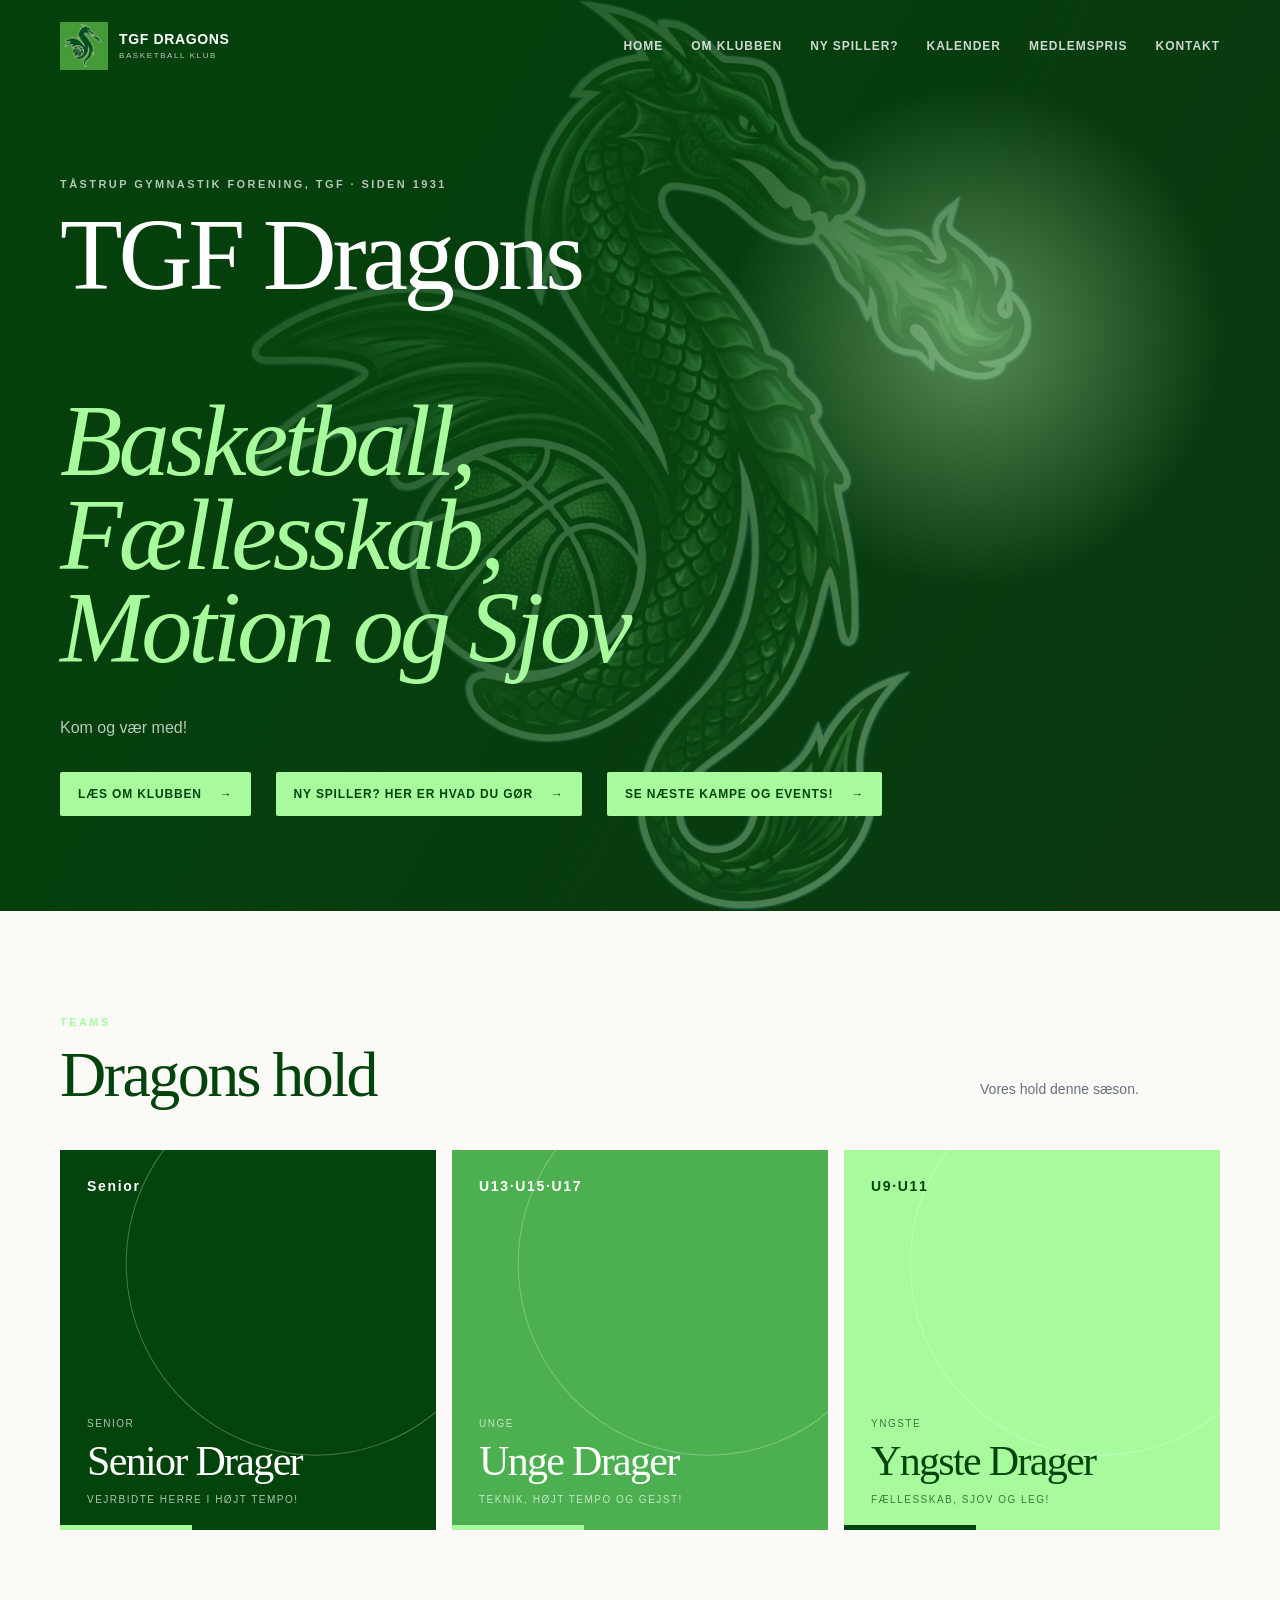
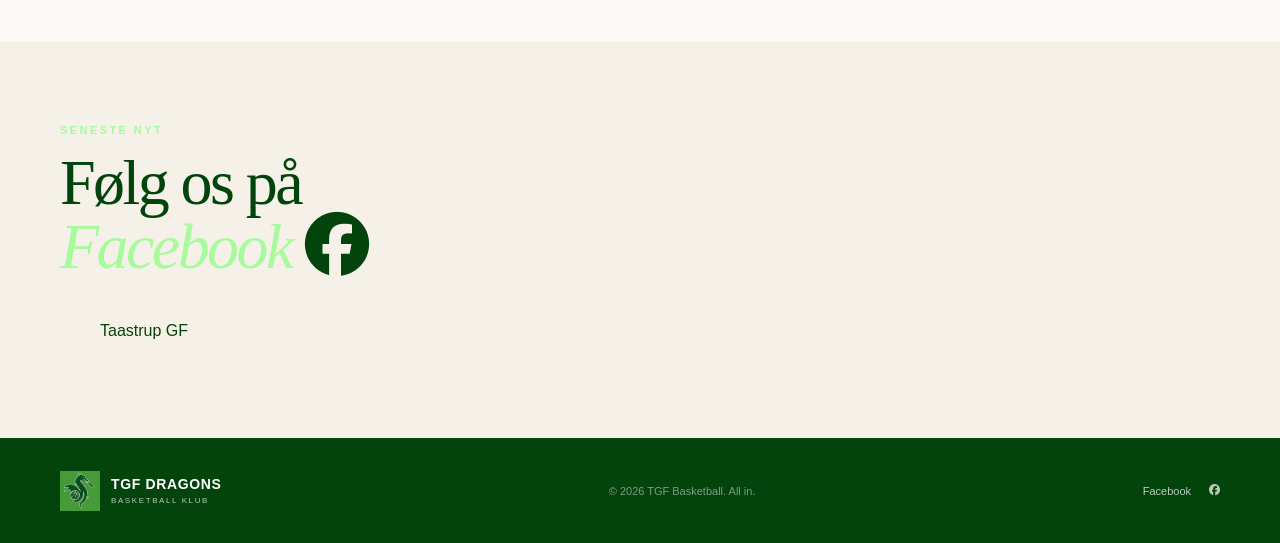
==== index.html @ 133dfc28 "fixes" ====
<!doctype html>
<html lang="en">
<head>
  <meta charset="UTF-8" />
  <meta name="viewport" content="width=device-width, initial-scale=1.0" />
  <meta name="description" content="TGF Dragons Basketball: Basketball, Fællesskab, Motion og Sjov" />
  <title>TGF Dragons Basketball</title>
  <link rel="stylesheet" href="https://cdnjs.cloudflare.com/ajax/libs/font-awesome/6.5.0/css/all.min.css">
  <link rel="stylesheet" href="styles.css" />
  <script defer src="script.js"></script>
</head>
<body>
  <header class="site-header">
    <div class="shell nav-wrap">
      <a class="brand" href="index.html" aria-label="TGF Basketball home">
        <img src="assets/img/round-logo-1.jpg" alt="" width="48" height="48" />
        <span><strong>TGF DRAGONS</strong><small>BASKETBALL KLUB</small></span>
      </a>
      <button class="menu-toggle" type="button" aria-expanded="false" aria-controls="main-nav">Menu</button>
      <nav id="main-nav" class="main-nav" aria-label="Main navigation">
        <a href="index.html">Home</a>
        <a href="klubben.html">Om klubben</a>
        <a href="ny.html">Ny spiller?</a>
        <a href="kalender.html">Kalender</a>
        <a href="priser.html">Medlemspris</a>
        <a href="kontakt.html">Kontakt</a>        
      </nav>
    </div>
  </header>

  <main id="top">
    <section class="hero">
      <div class="shell hero-content">
        <p class="eyebrow">Tåstrup Gymnastik Forening, TGF · Siden 1931</p>
        <h1>TGF Dragons<br /><br><em>Basketball, Fællesskab, Motion og Sjov</em></h1><br>
        <p class="hero-copy">Kom og vær med!</p>
        <div class="hero-actions">
          <a class="button button-primary" href="klubben.html">Læs om klubben <span aria-hidden="true">→</span></a>
          <a class="button button-primary" href="ny.html">Ny spiller? Her er hvad du gør <span aria-hidden="true">→</span></a>
          <a class="button button-primary" href="kalender.html">Se næste kampe og events! <span aria-hidden="true">→</span></a>
        </div>
        <div class="hero-note"></span></div>
      </div>
      
    </section>
      <!-- <div class="hero-score" aria-label="Five teams and one club">
        <span class="score-label">Teams strong</span>
        <strong>05<span>·</span>01</strong>
        <span class="score-label">One TGF club</span>
      </div> -->

    <!-- <section class="next-game" id="tickets">
      <div class="shell next-game-grid">
        <div><h2>Næste Event</h2><br><h2>Get ready!</h2></div>
        <div class="matchup"><div class="team-chip"><img src="assets/img/round-logo-1.jpg" alt="" /> <span>U13 Stævne</span></div><strong></strong></div>
        <div class="game-meta"><span>Søn, Okt 26 · 9:30 - 13.00</span><span>Feldballehallen</span></div>
        <a class="button button-dark" href="kalender.html">Kalender <span aria-hidden="true">↗</span></a>
      </div>
    </section> -->

    <section class="section" id="klubben">
      <div class="shell">
        <div class="section-heading"><div><p class="eyebrow orange">Teams</p><h2>Dragons hold</h2></div><p>Vores hold denne sæson.</p></div>
        <div class="roster-grid">
          <article class="player-card player-featured"><div class="player-number">Senior</div><div class="player-info"><span>Senior</span><h3>Senior Drager<br /></h3><p>Vejrbidte Herre i højt tempo!</p></div><div class="player-line"></div></article>
          <article class="player-card player-blue"><div class="player-number">U13·U15·U17</div><div class="player-info"><span>Unge</span><h3>Unge Drager<br /></h3><p>Teknik, højt tempo og gejst!</p></div><div class="player-line"></div></article>
          <article class="player-card player-orange"><div class="player-number">U9·U11</div><div class="player-info"><span>Yngste</span><h3>Yngste Drager<br /></h3><p>Fællesskab, Sjov og Leg!</p></div><div class="player-line"></div></article>
        </div>
      </div>
    </section>

    <section class="facebook-feed" id="news">
      <div class="shell">
        <div class="section-heading">
          <div>
            <p class="eyebrow orange">Seneste nyt</p>
            <h2>Følg os på<br />
              <a href="https://www.facebook.com/TaastrupGF/" target="_blank" rel="noopener noreferrer">
                <em>Facebook</em> <i class="fab fa-facebook"></i>
              </a>
            </h2>
          </div>
        </div>
        <div class="fb-page" 
             data-href="https://www.facebook.com/TaastrupGF" 
             data-tabs="timeline" 
             data-width="500" 
             data-height="600" 
             data-small-header="false" 
             data-adapt-container-width="true" 
             data-hide-cover="false" 
             data-show-facepile="true">
          <blockquote cite="https://www.facebook.com/TaastrupGF" class="fb-xfbml-parse-ignore">
            <a href="https://www.facebook.com/TaastrupGF">Taastrup GF</a>
          </blockquote>
        </div>
      </div>
    </section>
  </main>

  <footer class="site-footer" id="kontakt"><div class="shell footer-inner"><a class="brand" href="#top"><img src="assets/img/round-logo-1.jpg" alt="" width="40" height="40" /><span><strong>TGF DRAGONS</strong><small>BASKETBALL KLUB</small></span></a><p>© <span id="year"></span> TGF Basketball. All in.</p><div class="social-links"><a href="https://www.facebook.com/TaastrupGF/" target="_blank">Facebook</a><i class="fab fa-facebook"></i></div></div></footer>

  <div id="fb-root"></div>
  <script async defer crossorigin="anonymous" src="https://connect.facebook.net/da_DK/sdk.js#xfbml=1&version=v19.0"></script>
</body>
</html>
---- styles.css ----
:root {
  --ink: #03440C;
  --navy: #03440C;
  --blue: #4CB050;
  --orange: #a7fb9d;
  --cream: #f5f1e8;
  --paper: #fbfaf7;
  --line: rgba(16, 32, 52, .16);
  --muted: #66717e;
  font-family: 'Trebuchet MS', 'Segoe UI', sans-serif;
  color: var(--ink);
  background: var(--paper);
  font-synthesis: none;
}
* { box-sizing: border-box; }
html { scroll-behavior: smooth; }
body { margin: 0; background: var(--paper); }
a { color: inherit; text-decoration: none; }
.shell { width: min(1160px, calc(100% - 48px)); margin: 0 auto; }
.site-header { position: absolute; z-index: 10; width: 100%; color: white; }
.nav-wrap, .footer-inner { display: flex; align-items: center; justify-content: space-between; padding: 22px 0; }
.brand { display: inline-flex; align-items: center; gap: 11px; letter-spacing: .04em; }
.brand img { flex: 0 0 auto; }
.brand strong, .brand small { display: block; line-height: 1.05; }
.brand strong { font-size: 14px; }
.brand small { margin-top: 5px; font-size: 8px; letter-spacing: .2em; opacity: .72; }
.main-nav { display: flex; align-items: center; gap: 28px; font-size: 12px; font-weight: bold; letter-spacing: .08em; text-transform: uppercase; }
.main-nav a:not(.nav-button) { opacity: .8; transition: opacity .2s ease; }
.main-nav a:not(.nav-button):hover { opacity: 1; }
.nav-button { padding: 12px 15px; border: 1px solid rgba(255,255,255,.38); border-radius: 2px; }
.menu-toggle { display: none; color: white; background: transparent; border: 1px solid rgba(255,255,255,.5); padding: 9px 11px; font-weight: bold; }
.hero { position: relative; min-height: 700px; overflow: hidden; color: white; background-color: #000; background-image: linear-gradient(120deg, rgba(3,68,12,.94), rgba(3,68,12,.58)), url('assets/img/background-img-5.png'); background-position: center, center; background-size: cover, auto 100%; background-repeat: no-repeat; }
.hero::before { content: ''; position: absolute; inset: 0; background: radial-gradient(circle at 76% 37%, rgba(194,249,187,.42), transparent 22%), linear-gradient(120deg, rgba(3,68,12,.28) 0%, rgba(76,176,80,.12) 100%); }
.hero-content { position: relative; z-index: 1; padding-top: 178px; }
.eyebrow { margin: 0 0 18px; font-size: 11px; font-weight: bold; letter-spacing: .22em; text-transform: uppercase; opacity: .7; }
.eyebrow.orange { color: var(--orange); opacity: 1; }
h1, h2, h3, p { margin-top: 0; }
h1, h2, h3 { font-family: Georgia, 'Times New Roman', serif; letter-spacing: -.04em; }
h1 { max-width: 670px; margin-bottom: 24px; font-size: clamp(60px, 8vw, 104px); line-height: .91; font-weight: 500; }
h1 em, h2 em { color: var(--orange); font-style: italic; }
.hero-copy { max-width: 365px; margin-bottom: 31px; color: rgba(255,255,255,.72); font-size: 16px; line-height: 1.55; }
.hero-actions { display: flex; align-items: center; gap: 25px; }
.button { display: inline-flex; align-items: center; gap: 18px; border: 0; border-radius: 2px; padding: 15px 18px; font: inherit; font-size: 12px; font-weight: bold; letter-spacing: .07em; text-transform: uppercase; cursor: pointer; }

.button-primary {
  color: var(--ink);
  background: var(--orange);
}

.button-dark {
  color: white;
  background: var(--ink);
}

.button:focus-visible {
  outline: 3px solid white;
  outline-offset: 3px;
}
.text-link { padding-bottom: 5px; border-bottom: 1px solid currentColor; font-size: 12px; font-weight: bold; letter-spacing: .08em; text-transform: uppercase; }
.hero-note { display: flex; align-items: center; gap: 9px; margin-top: 95px; color: rgba(255,255,255,.65); font-size: 11px; letter-spacing: .08em; text-transform: uppercase; }
.pulse-dot { width: 7px; height: 7px; background: var(--orange); border-radius: 50%; box-shadow: 0 0 0 5px rgba(250,107,56,.2); }
.hero-score { position: absolute; z-index: 1; right: max(24px, calc((100vw - 1160px) / 2)); bottom: 56px; display: flex; flex-direction: column; gap: 9px; text-align: right; }
.hero-score strong { font-size: 72px; line-height: .8; letter-spacing: -.08em; }
.hero-score strong span { color: var(--orange); }
.score-label { font-size: 10px; letter-spacing: .18em; text-transform: uppercase; opacity: .62; }
.next-game { background: var(--orange); }
.next-game-grid { display: grid; grid-template-columns: 1.05fr 1.3fr 1fr auto; align-items: center; gap: 25px; min-height: 165px; }
.next-game h2 { margin: 0; font-size: 30px; font-weight: 500; }
.matchup { display: flex; align-items: center; justify-content: center; gap: 19px; }
.matchup > strong { font-size: 11px; }
.team-chip, .opponent-chip { display: flex; align-items: center; gap: 8px; font-weight: bold; font-size: 13px; letter-spacing: .1em; }
.team-chip img { width: 31px; height: 31px; }
.opponent-chip b { display: grid; place-items: center; width: 31px; height: 31px; color: var(--orange); background: var(--ink); border-radius: 50%; }
.game-meta { display: flex; flex-direction: column; gap: 7px; font-size: 12px; font-weight: bold; line-height: 1.3; }
.section { padding: 105px 0 112px; }
.section-heading { display: flex; align-items: end; justify-content: space-between; margin-bottom: 45px; }
.section-heading h2, .newsletter h2 { margin: 0; font-size: clamp(40px, 5vw, 64px); font-weight: 500; line-height: .92; }
.section-heading > p { max-width: 270px; margin: 0 7% 5px 20px; color: var(--muted); font-size: 14px; line-height: 1.5; }
.roster-grid { display: grid; grid-template-columns: repeat(3, 1fr); gap: 16px; }
.player-card { position: relative; min-height: 380px; padding: 28px 27px; overflow: hidden; color: white; background: var(--navy); }
.player-card::before { content: ''; position: absolute; top: -20%; right: -18%; width: 100%; height: 100%; border: 1px solid rgba(255,255,255,.28); border-radius: 50%; transform: rotate(-22deg); }
.player-blue { background: var(--blue); }
.player-orange { color: var(--ink); background: var(--orange); }
.player-number { position: relative; z-index: 1; font-size: 14px; font-weight: bold; letter-spacing: .12em; }
.player-info { position: absolute; z-index: 1; bottom: 25px; left: 27px; }
.player-info span, .player-info p { font-size: 10px; letter-spacing: .15em; text-transform: uppercase; opacity: .68; }
.player-info h3 { margin: 12px 0 15px; font-size: 42px; line-height: .86; font-weight: 500; }
.player-info p { margin: 0; }
.player-line { position: absolute; bottom: 0; left: 0; width: 35%; height: 5px; background: var(--orange); }
.player-blue .player-line { background: var(--orange); }.player-orange .player-line { background: var(--ink); }
.schedule-section { padding: 100px 0; color: white; background: var(--navy); }
.schedule-grid { display: grid; grid-template-columns: .75fr 1.3fr; gap: 11%; }
.schedule-intro h2 { margin: 0 0 25px; font-size: clamp(45px, 6vw, 72px); line-height: .88; font-weight: 500; }
.schedule-intro > p:not(.eyebrow) { max-width: 220px; margin-bottom: 31px; color: rgba(255,255,255,.6); font-size: 14px; line-height: 1.5; }
.light-link { color: white; }
.schedule-list { border-top: 1px solid rgba(255,255,255,.23); }
.schedule-row { display: grid; grid-template-columns: 50px 1fr auto auto; align-items: center; gap: 19px; min-height: 92px; border-bottom: 1px solid rgba(255,255,255,.16); }
.schedule-row.is-next { color: var(--orange); }
.date { display: flex; flex-direction: column; gap: 2px; align-items: center; padding: 8px 0; border-right: 1px solid rgba(255,255,255,.2); }
.date b { font-family: Georgia, serif; font-size: 28px; font-weight: 400; }.date small, .schedule-teams small, .status { font-size: 9px; letter-spacing: .14em; text-transform: uppercase; opacity: .56; }
.schedule-teams { display: flex; flex-direction: column; gap: 7px; }.schedule-teams strong { font-size: 14px; }.schedule-teams i { margin: 0 5px; color: var(--orange); font-style: normal; }
.game-time { font-size: 12px; font-weight: bold; }.status { min-width: 61px; text-align: right; }
.newsletter { padding: 82px 0; background: var(--cream); }.newsletter-inner { display: flex; align-items: center; justify-content: space-between; gap: 40px; }.newsletter h2 { margin-bottom: 13px; }.newsletter p:not(.eyebrow) { margin: 0; color: var(--muted); font-size: 14px; }.signup-form { position: relative; display: flex; min-width: min(100%, 420px); border-bottom: 1px solid var(--ink); }.signup-form input { flex: 1; min-width: 0; padding: 16px 0; color: var(--ink); border: 0; outline: 0; background: transparent; font: inherit; }.signup-form input::placeholder { color: #85909a; }.form-message { position: absolute; top: calc(100% + 9px); left: 0; color: var(--blue); }
.site-footer { color: white; background: var(--navy); }.footer-inner { min-height: 105px; }.footer-inner p { margin: 0; color: rgba(255,255,255,.48); font-size: 11px; }.social-links { display: flex; gap: 18px; color: rgba(255,255,255,.72); font-size: 11px; }.sr-only { position: absolute; width: 1px; height: 1px; padding: 0; overflow: hidden; clip: rect(0,0,0,0); white-space: nowrap; border: 0; }

.facebook-feed { padding: 82px 0; background: var(--cream); }
.facebook-feed .fb-page { max-width: 100%; }
.facebook-feed .fb-page iframe { max-width: 100% !important; }

@media (max-width: 800px) { .shell { width: min(100% - 32px, 600px); }.main-nav { display: none; position: absolute; top: 82px; right: 16px; flex-direction: column; align-items: stretch; gap: 0; padding: 14px; background: var(--navy); box-shadow: 0 10px 30px rgba(0,0,0,.22); }.main-nav.is-open { display: flex; }.main-nav a { padding: 12px; }.nav-button { margin-top: 8px; text-align: center; }.menu-toggle { display: block; }.hero { min-height: 660px; }.hero-content { padding-top: 150px; }.hero-score { right: 20px; bottom: 40px; }.hero-score strong { font-size: 50px; }.next-game-grid { grid-template-columns: 1fr 1fr; padding: 30px 0; }.game-meta { grid-column: 1 / 2; }.next-game .button { justify-self: end; }.section { padding: 75px 0; }.section-heading { display: block; }.section-heading > p { margin: 20px 0 0; }.roster-grid { grid-template-columns: 1fr; }.player-card { min-height: 290px; }.schedule-section { padding: 75px 0; }.schedule-grid { grid-template-columns: 1fr; gap: 50px; }.newsletter-inner { display: block; }.signup-form { margin-top: 35px; }.footer-inner { flex-wrap: wrap; gap: 20px; }.footer-inner p { order: 3; width: 100%; }.social-links { margin-left: auto; } }
@media (max-width: 500px) { h1 { font-size: 62px; }.hero-actions { align-items: flex-start; flex-direction: column; gap: 20px; }.hero-note { margin-top: 58px; }.hero-score { display: none; }.next-game-grid { grid-template-columns: 1fr; gap: 20px; }.next-game .button { justify-self: start; }.matchup { justify-content: flex-start; }.schedule-row { grid-template-columns: 42px 1fr auto; gap: 12px; }.game-time { display: none; }.status { min-width: auto; }.newsletter { padding: 65px 0; }.signup-form { flex-direction: column; border: 0; }.signup-form input { border-bottom: 1px solid var(--ink); }.signup-form button { align-self: flex-start; margin-top: 15px; }.social-links { width: 100%; margin-left: 0; } }

/* Calendar page */
.calendar-page {
  background: var(--paper);
}

.calendar-page-hero {
  min-height: 430px;
}

.calendar-hero-content {
  padding-top: 150px;
}

.calendar-page-hero h1 {
  max-width: 700px;
  font-size: clamp(58px, 8vw, 96px);
}

.calendar-section {
  padding: 90px 0 110px;
  background: var(--paper);
}

.google-calendar-frame {
  overflow: hidden;
  border: 1px solid var(--line);
  border-radius: 4px;
  background: #fff;
  box-shadow: 0 18px 50px rgba(3, 68, 12, 0.08);
}

.google-calendar {
  display: block;
  width: 100%;
  min-height: 760px;
  border: 0;
  background: #fff;
}

.calendar-labels {
  display: flex;
  flex-wrap: wrap;
  gap: 10px;
  margin-top: 18px;
}

.calendar-labels span {
  padding: 7px 11px;
  color: var(--ink);
  border: 1px solid var(--line);
  border-radius: 2px;
  background: #fff;
  font-size: 12px;
  font-weight: bold;
  letter-spacing: .04em;
  text-transform: uppercase;
}

@media (max-width: 800px) {
  .calendar-page-hero {
    min-height: 400px;
  }

  .calendar-hero-content {
    padding-top: 130px;
  }

  .calendar-section {
    padding: 70px 0;
  }

  .google-calendar-frame,
  .google-calendar {
    min-height: 850px;
  }
}

@media (max-width: 500px) {
  .calendar-page-hero {
    min-height: 390px;
  }

  .calendar-page-hero h1 {
    font-size: 54px;
  }

  .google-calendar-frame,
  .google-calendar {
    min-height: 950px;
  }
}

.new-player-page {
  background: var(--paper);
}

.new-player-hero {
  min-height: 430px;
}

.new-player-hero-content {
  padding-top: 150px;
}

.new-player-section {
  padding: 90px 0 110px;
  background: var(--paper);
}

.new-player-steps {
  display: grid;
  grid-template-columns: repeat(2, minmax(0, 1fr));
  gap: 18px;
  margin: 0;
  padding: 0;
  list-style: none;
}

.step-card {
  display: grid;
  grid-template-columns: 54px minmax(0, 1fr);
  gap: 20px;
  min-height: 150px;
  padding: 28px;
  color: white;
  background: var(--navy);
}

.step-card:nth-child(3),
.step-card:nth-child(4) {
  color: var(--ink);
  background: var(--orange);
}

.step-number {
  display: grid;
  place-items: center;
  width: 54px;
  height: 54px;
  border: 1px solid currentColor;
  font-family: Georgia, 'Times New Roman', serif;
  font-size: 28px;
  font-weight: 500;
}

.step-card h3 {
  margin: 0 0 10px;
  font-size: 28px;
  line-height: 1;
  font-weight: 500;
}

.step-card p {
  margin: 0;
  color: rgba(255, 255, 255, .72);
  font-size: 14px;
  line-height: 1.55;
}

.step-card:nth-child(3) p,
.step-card:nth-child(4) p {
  color: rgba(3, 68, 12, .72);
}

.step-card .text-link {
  color: inherit;
}

@media (max-width: 800px) {
  .new-player-hero {
    min-height: 400px;
  }

  .new-player-hero-content {
    padding-top: 130px;
  }

  .new-player-section {
    padding: 70px 0;
  }

  .new-player-steps {
    grid-template-columns: 1fr;
  }
}

@media (max-width: 500px) {
  .new-player-hero {
    min-height: 390px;
  }

  .new-player-hero h1 {
    font-size: 54px;
  }

  .step-card {
    grid-template-columns: 46px minmax(0, 1fr);
    gap: 14px;
    padding: 22px;
  }

  .step-number {
    width: 46px;
    height: 46px;
    font-size: 24px;
  }

  .step-card h3 {
    font-size: 24px;
  }
}

.club-page {
  background: var(--paper);
}

.club-hero {
  min-height: 680px;
  background-image:
    linear-gradient(120deg, rgba(3, 68, 12, .94), rgba(3, 68, 12, .58)),
    url('assets/img/background-no-logo-img.jpg');
  background-position: center;
  background-size: cover;
}

.club-hero-content {
  padding-top: 175px;
}

.club-hero h1 {
  max-width: 760px;
}

.club-intro {
  padding: 100px 0;
  background: var(--paper);
}

.club-intro-grid {
  display: grid;
  grid-template-columns: 1.05fr .95fr;
  gap: 8%;
  align-items: center;
}

.club-intro-copy p {
  max-width: 570px;
  color: var(--muted);
  font-size: 15px;
  line-height: 1.7;
}

.club-intro-copy p + p {
  margin-top: 18px;
}

.club-facts {
  display: grid;
  grid-template-columns: repeat(2, minmax(0, 1fr));
  gap: 14px;
}

.club-fact {
  display: flex;
  flex-direction: column;
  justify-content: flex-end;
  min-height: 150px;
  padding: 24px;
  color: white;
  background: var(--navy);
}

.club-fact:nth-child(2) {
  background: var(--blue);
}

.club-fact:nth-child(3) {
  color: var(--ink);
  background: var(--orange);
}

.club-fact:nth-child(4) {
  background: var(--blue);
}

.club-fact strong {
  font-family: Georgia, 'Times New Roman', serif;
  font-size: clamp(34px, 4vw, 50px);
  line-height: .9;
  font-weight: 500;
  letter-spacing: -.04em;
}

.club-fact span {
  margin-top: 12px;
  font-size: 10px;
  font-weight: bold;
  letter-spacing: .12em;
  text-transform: uppercase;
  opacity: .72;
}

.club-history {
  padding: 100px 0;
  background: var(--cream);
}

.history-grid {
  display: grid;
  grid-template-columns: repeat(3, minmax(0, 1fr));
  gap: 16px;
}

.history-card {
  min-height: 280px;
  padding: 28px;
  color: white;
  background: var(--navy);
}

.history-card-green {
  background: var(--blue);
}

.history-card-orange {
  color: var(--ink);
  background: var(--orange);
}

.history-year {
  display: block;
  margin-bottom: 52px;
  font-size: 11px;
  font-weight: bold;
  letter-spacing: .16em;
  text-transform: uppercase;
  opacity: .68;
}

.history-card h3 {
  margin: 0 0 14px;
  font-size: 32px;
  line-height: 1;
  font-weight: 500;
}

.history-card p {
  margin: 0;
  color: rgba(255, 255, 255, .72);
  font-size: 14px;
  line-height: 1.6;
}

.history-card-orange p {
  color: rgba(3, 68, 12, .72);
}

.club-values {
  padding: 100px 0;
  background: var(--paper);
}

.values-grid {
  display: grid;
  grid-template-columns: repeat(4, minmax(0, 1fr));
  gap: 14px;
}

.value-card {
  min-height: 230px;
  padding: 26px;
  border-top: 4px solid var(--orange);
  background: #fff;
}

.value-card:nth-child(2) {
  border-color: var(--blue);
}

.value-card:nth-child(3) {
  border-color: var(--navy);
}

.value-card:nth-child(4) {
  border-color: var(--orange);
}

.value-number {
  display: block;
  margin-bottom: 42px;
  color: var(--muted);
  font-size: 11px;
  font-weight: bold;
  letter-spacing: .14em;
}

.value-card h3 {
  margin: 0 0 13px;
  font-size: 28px;
  line-height: 1;
  font-weight: 500;
}

.value-card p {
  margin: 0;
  color: var(--muted);
  font-size: 14px;
  line-height: 1.55;
}

.club-cta {
  padding: 90px 0;
  color: white;
  background: var(--navy);
}

.club-cta-inner {
  display: flex;
  align-items: center;
  justify-content: space-between;
  gap: 40px;
}

.club-cta h2 {
  margin: 0;
  font-size: clamp(40px, 5vw, 64px);
  line-height: .92;
  font-weight: 500;
}

@media (max-width: 800px) {
  .club-hero {
    min-height: 600px;
  }

  .club-hero-content {
    padding-top: 140px;
  }

  .club-intro,
  .club-history,
  .club-values {
    padding: 75px 0;
  }

  .club-intro-grid {
    grid-template-columns: 1fr;
    gap: 48px;
  }

  .history-grid {
    grid-template-columns: 1fr;
  }

  .history-card {
    min-height: 220px;
  }

  .values-grid {
    grid-template-columns: repeat(2, minmax(0, 1fr));
  }

  .club-cta-inner {
    display: block;
  }

  .club-cta .button {
    margin-top: 28px;
  }
}

@media (max-width: 500px) {
  .club-hero {
    min-height: 520px;
  }

  .club-hero h1 {
    font-size: 54px;
  }

  .club-facts,
  .values-grid {
    grid-template-columns: 1fr;
  }

  .value-card {
    min-height: auto;
  }

  .value-number {
    margin-bottom: 28px;
  }

  .club-cta .button {
    width: 100%;
    justify-content: center;
  }
}
.pricing-table {
  width: 100%;
  border-collapse: collapse;
  font-family: Arial, sans-serif;
}
.pricing-table th, .pricing-table td {
  border: 1px solid #ddd;
  padding: 12px;
  text-align: left;
}
.pricing-table th {
  background-color: var(--ink);
  color: white;
}
.pricing-table tr:nth-child(even) {
  background-color: #f9f9f9;
}
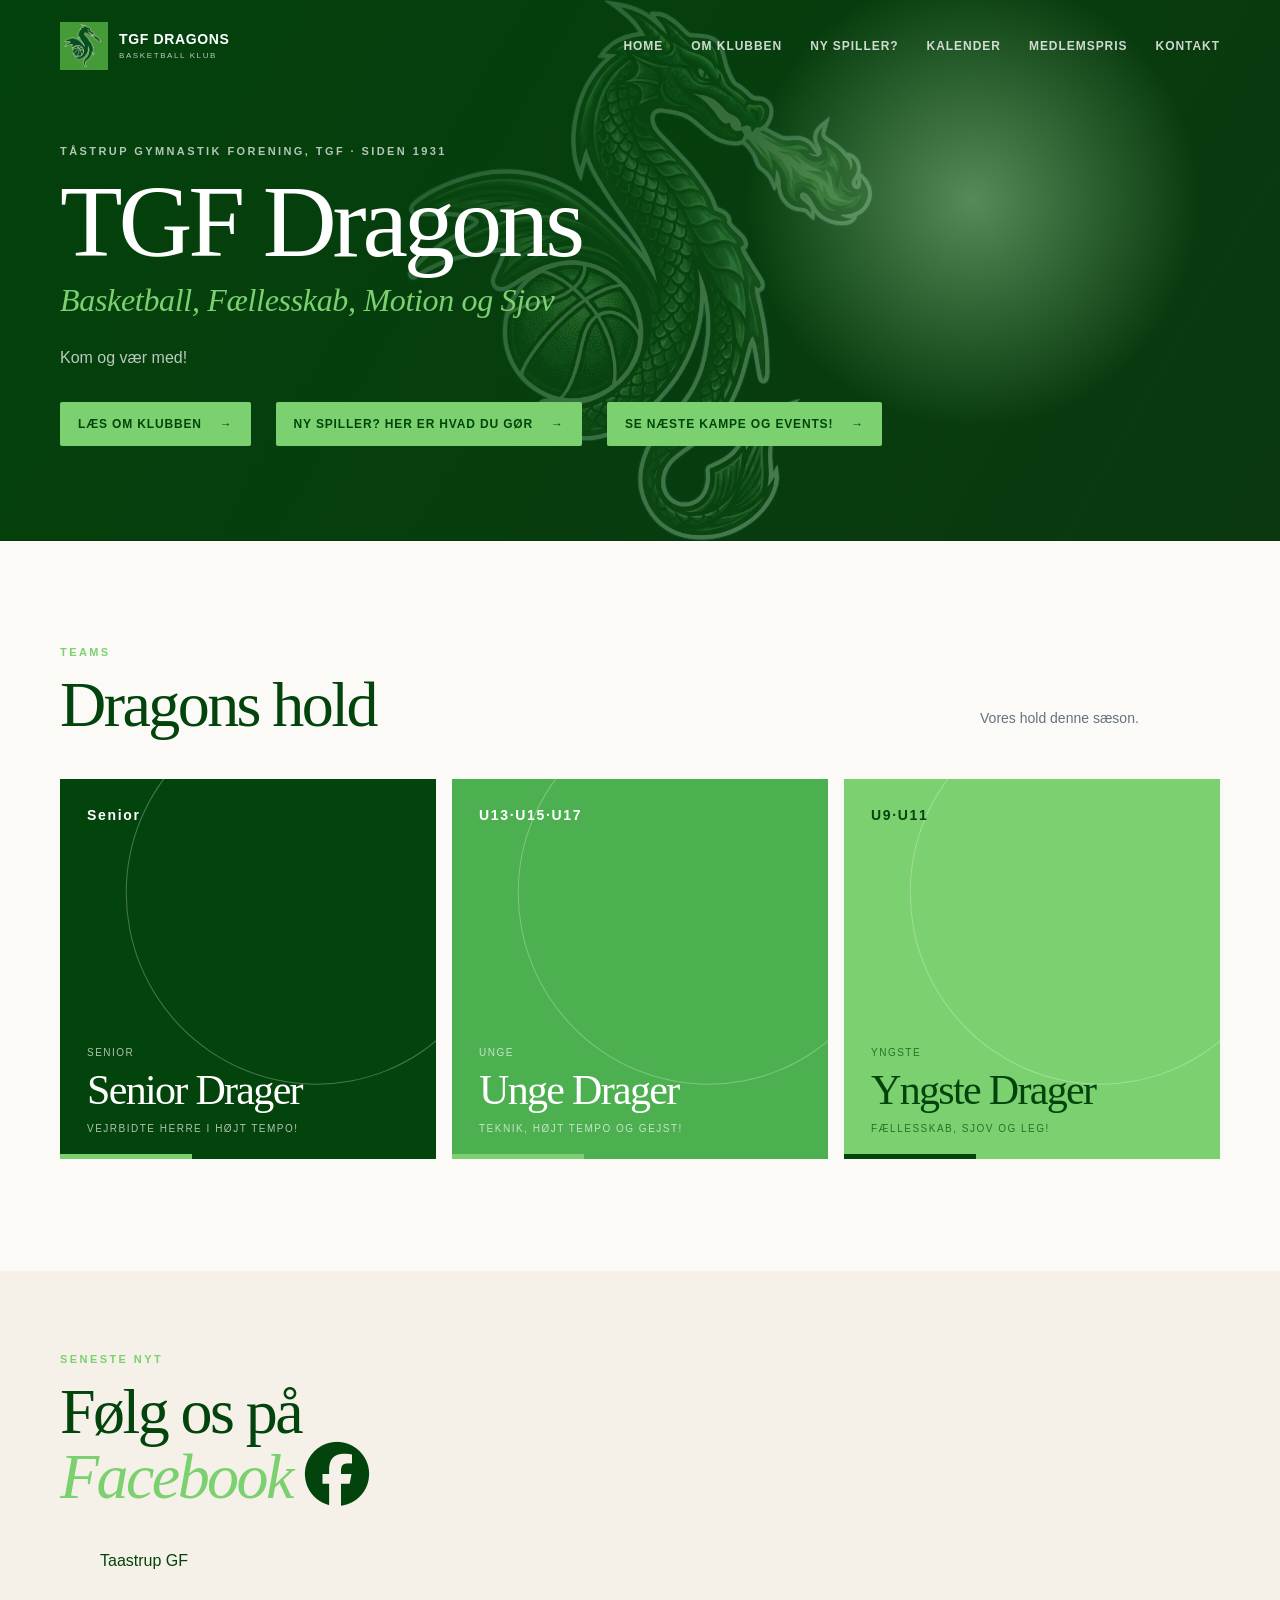
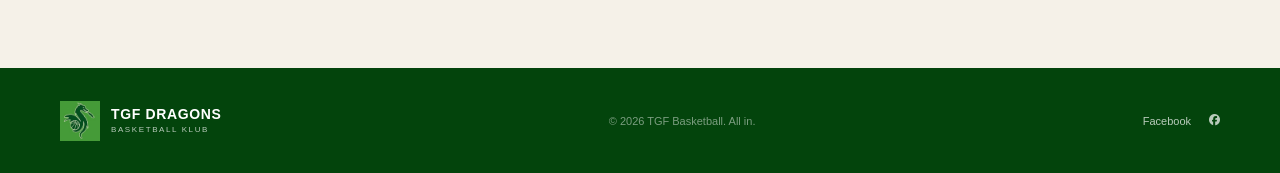
==== commit 01972007: "fixes scales ect" ====
--- a/index.html
+++ b/index.html
@@ -4,6 +4,7 @@
   <meta charset="UTF-8" />
   <meta name="viewport" content="width=device-width, initial-scale=1.0" />
   <meta name="description" content="TGF Dragons Basketball: Basketball, Fællesskab, Motion og Sjov" />
+  <meta name="theme-color" content="#03440C" />
   <title>TGF Dragons Basketball</title>
   <link rel="stylesheet" href="https://cdnjs.cloudflare.com/ajax/libs/font-awesome/6.5.0/css/all.min.css">
   <link rel="stylesheet" href="styles.css" />
@@ -29,17 +30,17 @@
   </header>
 
   <main id="top">
-    <section class="hero">
-      <div class="shell hero-content">
+    <section class="hero page-hero">
+      <div class="shell hero-content page-hero-content">
         <p class="eyebrow">Tåstrup Gymnastik Forening, TGF · Siden 1931</p>
-        <h1>TGF Dragons<br /><br><em>Basketball, Fællesskab, Motion og Sjov</em></h1><br>
+        <h1>TGF Dragons<em>Basketball, Fællesskab, Motion og Sjov</em></h1>
         <p class="hero-copy">Kom og vær med!</p>
         <div class="hero-actions">
           <a class="button button-primary" href="klubben.html">Læs om klubben <span aria-hidden="true">→</span></a>
           <a class="button button-primary" href="ny.html">Ny spiller? Her er hvad du gør <span aria-hidden="true">→</span></a>
           <a class="button button-primary" href="kalender.html">Se næste kampe og events! <span aria-hidden="true">→</span></a>
         </div>
-        <div class="hero-note"></span></div>
+        <div class="hero-note"></div>
       </div>
       
     </section>
--- a/styles.css
+++ b/styles.css
@@ -2,7 +2,7 @@
   --ink: #03440C;
   --navy: #03440C;
   --blue: #4CB050;
-  --orange: #a7fb9d;
+  --orange: #7bd16f;
   --cream: #f5f1e8;
   --paper: #fbfaf7;
   --line: rgba(16, 32, 52, .16);
@@ -116,16 +116,33 @@
 }
 
 .calendar-page-hero {
-  min-height: 430px;
+  min-height: 350px;
 }
 
 .calendar-hero-content {
-  padding-top: 150px;
+  padding-top: 140px;
 }
 
 .calendar-page-hero h1 {
   max-width: 700px;
   font-size: clamp(58px, 8vw, 96px);
+}
+
+/* Home page hero */
+.page-hero {
+  min-height: 400px;
+}
+
+.page-hero-content {
+  padding-top: 145px;
+}
+
+.page-hero h1 em {
+  display: block;
+  margin-top: 12px;
+  font-size: clamp(19px, 2.6vw, 32px);
+  line-height: 1.3;
+  letter-spacing: -.01em;
 }
 
 .calendar-section {
@@ -170,11 +187,11 @@
 
 @media (max-width: 800px) {
   .calendar-page-hero {
-    min-height: 400px;
+    min-height: 330px;
   }
 
   .calendar-hero-content {
-    padding-top: 130px;
+    padding-top: 125px;
   }
 
   .calendar-section {
@@ -185,11 +202,19 @@
   .google-calendar {
     min-height: 850px;
   }
+
+  .page-hero {
+    min-height: 370px;
+  }
+
+  .page-hero-content {
+    padding-top: 125px;
+  }
 }
 
 @media (max-width: 500px) {
   .calendar-page-hero {
-    min-height: 390px;
+    min-height: 320px;
   }
 
   .calendar-page-hero h1 {
@@ -200,6 +225,10 @@
   .google-calendar {
     min-height: 950px;
   }
+
+  .page-hero {
+    min-height: 350px;
+  }
 }
 
 .new-player-page {
@@ -207,11 +236,11 @@
 }
 
 .new-player-hero {
-  min-height: 430px;
+  min-height: 370px;
 }
 
 .new-player-hero-content {
-  padding-top: 150px;
+  padding-top: 140px;
 }
 
 .new-player-section {
@@ -280,11 +309,11 @@
 
 @media (max-width: 800px) {
   .new-player-hero {
-    min-height: 400px;
+    min-height: 350px;
   }
 
   .new-player-hero-content {
-    padding-top: 130px;
+    padding-top: 125px;
   }
 
   .new-player-section {
@@ -298,7 +327,7 @@
 
 @media (max-width: 500px) {
   .new-player-hero {
-    min-height: 390px;
+    min-height: 330px;
   }
 
   .new-player-hero h1 {
@@ -327,7 +356,7 @@
 }
 
 .club-hero {
-  min-height: 680px;
+  min-height: 440px;
   background-image:
     linear-gradient(120deg, rgba(3, 68, 12, .94), rgba(3, 68, 12, .58)),
     url('assets/img/background-no-logo-img.jpg');
@@ -336,7 +365,7 @@
 }
 
 .club-hero-content {
-  padding-top: 175px;
+  padding-top: 150px;
 }
 
 .club-hero h1 {
@@ -542,11 +571,11 @@
 
 @media (max-width: 800px) {
   .club-hero {
-    min-height: 600px;
+    min-height: 400px;
   }
 
   .club-hero-content {
-    padding-top: 140px;
+    padding-top: 135px;
   }
 
   .club-intro,
@@ -583,7 +612,7 @@
 
 @media (max-width: 500px) {
   .club-hero {
-    min-height: 520px;
+    min-height: 370px;
   }
 
   .club-hero h1 {
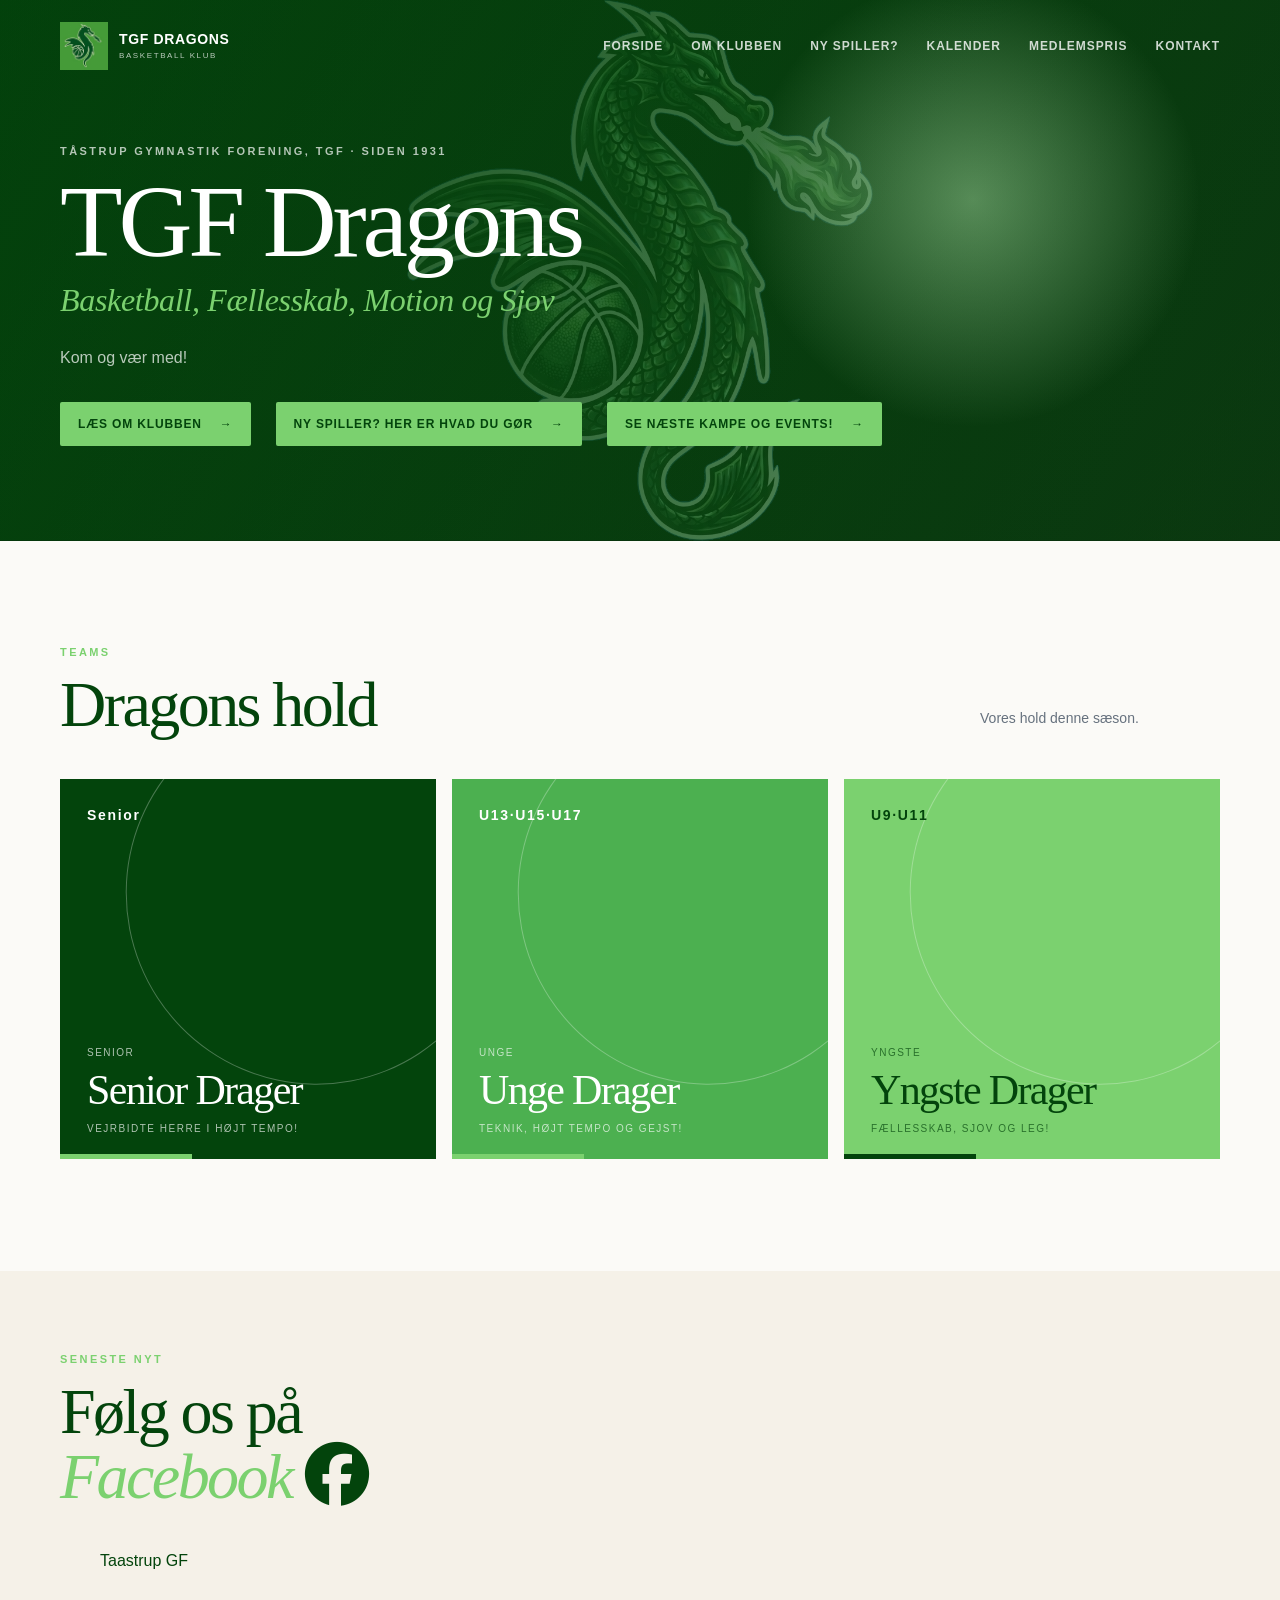
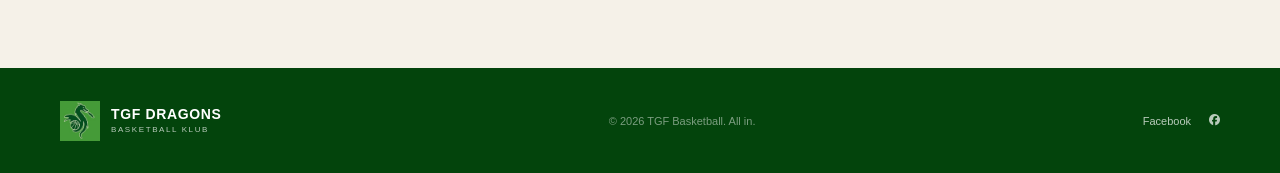
==== commit 6410c61c: "home -forside" ====
--- a/index.html
+++ b/index.html
@@ -19,7 +19,7 @@
       </a>
       <button class="menu-toggle" type="button" aria-expanded="false" aria-controls="main-nav">Menu</button>
       <nav id="main-nav" class="main-nav" aria-label="Main navigation">
-        <a href="index.html">Home</a>
+        <a href="index.html">Forside</a>
         <a href="klubben.html">Om klubben</a>
         <a href="ny.html">Ny spiller?</a>
         <a href="kalender.html">Kalender</a>
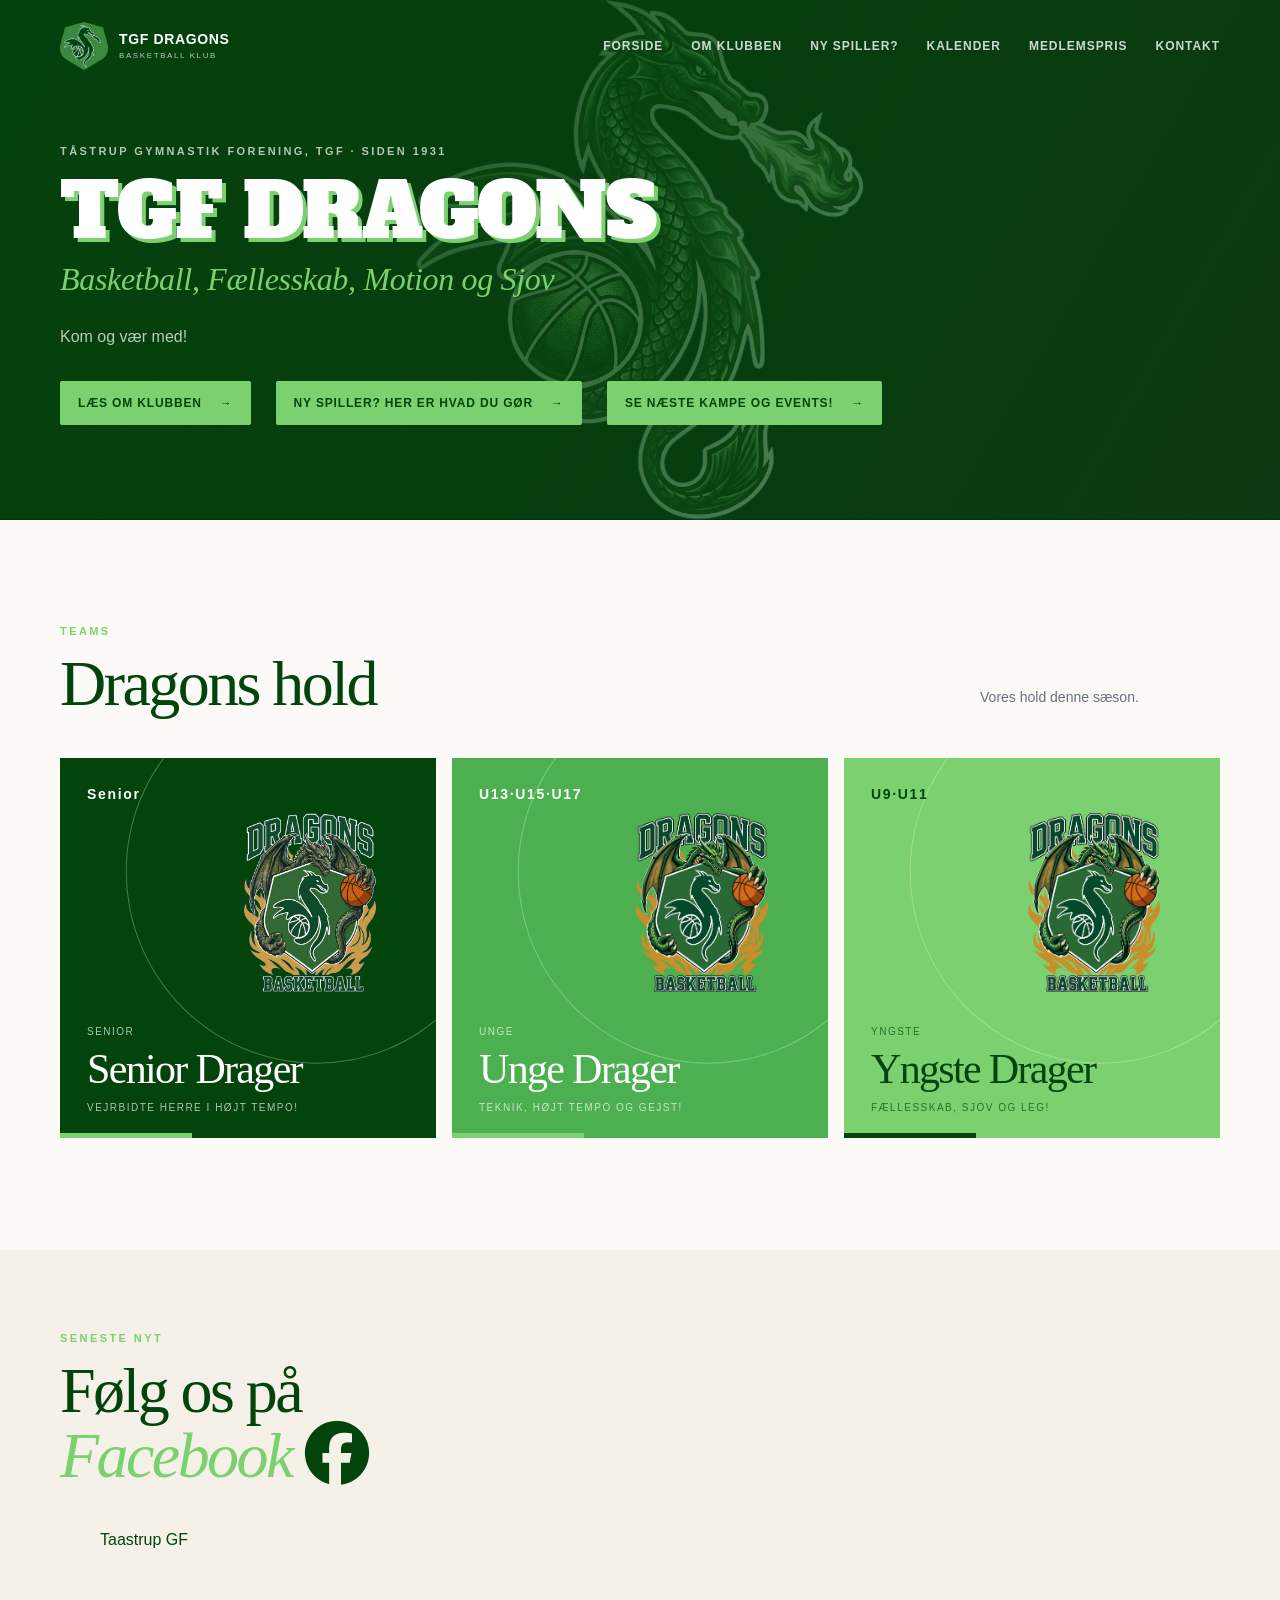
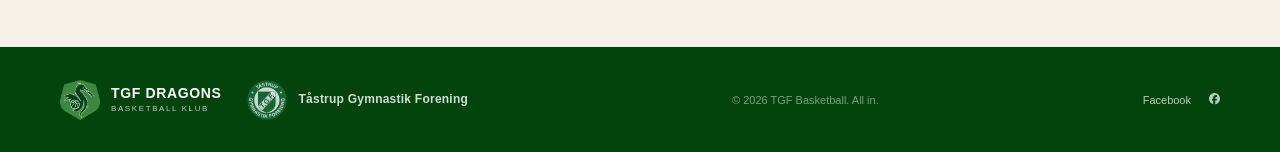
==== commit c9ae0bec: "logos and fonts" ====
--- a/index.html
+++ b/index.html
@@ -6,6 +6,9 @@
   <meta name="description" content="TGF Dragons Basketball: Basketball, Fællesskab, Motion og Sjov" />
   <meta name="theme-color" content="#03440C" />
   <title>TGF Dragons Basketball</title>
+  <link rel="preconnect" href="https://fonts.googleapis.com" />
+  <link rel="preconnect" href="https://fonts.gstatic.com" crossorigin />
+  <link rel="stylesheet" href="https://fonts.googleapis.com/css2?family=Alfa+Slab+One&family=Graduate&display=swap" />
   <link rel="stylesheet" href="https://cdnjs.cloudflare.com/ajax/libs/font-awesome/6.5.0/css/all.min.css">
   <link rel="stylesheet" href="styles.css" />
   <script defer src="script.js"></script>
@@ -14,7 +17,7 @@
   <header class="site-header">
     <div class="shell nav-wrap">
       <a class="brand" href="index.html" aria-label="TGF Basketball home">
-        <img src="assets/img/round-logo-1.jpg" alt="" width="48" height="48" />
+        <img src="assets/img/dragons_logo_thumb.png" alt="" width="48" height="48" />
         <span><strong>TGF DRAGONS</strong><small>BASKETBALL KLUB</small></span>
       </a>
       <button class="menu-toggle" type="button" aria-expanded="false" aria-controls="main-nav">Menu</button>
@@ -33,7 +36,7 @@
     <section class="hero page-hero">
       <div class="shell hero-content page-hero-content">
         <p class="eyebrow">Tåstrup Gymnastik Forening, TGF · Siden 1931</p>
-        <h1>TGF Dragons<em>Basketball, Fællesskab, Motion og Sjov</em></h1>
+        <h1 class="display-alfa shadow-offset-light">TGF DRAGONS<em>Basketball, Fællesskab, Motion og Sjov</em></h1>
         <p class="hero-copy">Kom og vær med!</p>
         <div class="hero-actions">
           <a class="button button-primary" href="klubben.html">Læs om klubben <span aria-hidden="true">→</span></a>
@@ -63,9 +66,9 @@
       <div class="shell">
         <div class="section-heading"><div><p class="eyebrow orange">Teams</p><h2>Dragons hold</h2></div><p>Vores hold denne sæson.</p></div>
         <div class="roster-grid">
-          <article class="player-card player-featured"><div class="player-number">Senior</div><div class="player-info"><span>Senior</span><h3>Senior Drager<br /></h3><p>Vejrbidte Herre i højt tempo!</p></div><div class="player-line"></div></article>
-          <article class="player-card player-blue"><div class="player-number">U13·U15·U17</div><div class="player-info"><span>Unge</span><h3>Unge Drager<br /></h3><p>Teknik, højt tempo og gejst!</p></div><div class="player-line"></div></article>
-          <article class="player-card player-orange"><div class="player-number">U9·U11</div><div class="player-info"><span>Yngste</span><h3>Yngste Drager<br /></h3><p>Fællesskab, Sjov og Leg!</p></div><div class="player-line"></div></article>
+          <article class="player-card player-featured"><img class="player-card-logo" src="assets/img/old_dragon.png" alt="" width="140" height="186" /><div class="player-number">Senior</div><div class="player-info"><span>Senior</span><h3>Senior Drager<br /></h3><p>Vejrbidte Herre i højt tempo!</p></div><div class="player-line"></div></article>
+          <article class="player-card player-blue"><img class="player-card-logo" src="assets/img/dragon_basketball_logo.png" alt="" width="140" height="186" /><div class="player-number">U13·U15·U17</div><div class="player-info"><span>Unge</span><h3>Unge Drager<br /></h3><p>Teknik, højt tempo og gejst!</p></div><div class="player-line"></div></article>
+          <article class="player-card player-orange"><img class="player-card-logo" src="assets/img/dragon_basketball_logo.png" alt="" width="140" height="186" /><div class="player-number">U9·U11</div><div class="player-info"><span>Yngste</span><h3>Yngste Drager<br /></h3><p>Fællesskab, Sjov og Leg!</p></div><div class="player-line"></div></article>
         </div>
       </div>
     </section>
@@ -99,7 +102,7 @@
     </section>
   </main>
 
-  <footer class="site-footer" id="kontakt"><div class="shell footer-inner"><a class="brand" href="#top"><img src="assets/img/round-logo-1.jpg" alt="" width="40" height="40" /><span><strong>TGF DRAGONS</strong><small>BASKETBALL KLUB</small></span></a><p>© <span id="year"></span> TGF Basketball. All in.</p><div class="social-links"><a href="https://www.facebook.com/TaastrupGF/" target="_blank">Facebook</a><i class="fab fa-facebook"></i></div></div></footer>
+  <footer class="site-footer" id="kontakt"><div class="shell footer-inner"><div class="footer-brands"><a class="brand" href="index.html"><img src="assets/img/dragons_logo_thumb.png" alt="" width="40" height="40" /><span><strong>TGF DRAGONS</strong><small>BASKETBALL KLUB</small></span></a><div class="brand footer-brand-parent"><img src="assets/img/tgf.png" alt="" width="40" height="40" /><span><strong>Tåstrup Gymnastik Forening</strong></span></div></div><p>© <span id="year"></span> TGF Basketball. All in.</p><div class="social-links"><a href="https://www.facebook.com/TaastrupGF/" target="_blank">Facebook</a><i class="fab fa-facebook"></i></div></div></footer>
 
   <div id="fb-root"></div>
   <script async defer crossorigin="anonymous" src="https://connect.facebook.net/da_DK/sdk.js#xfbml=1&version=v19.0"></script>
--- a/styles.css
+++ b/styles.css
@@ -30,7 +30,7 @@
 .nav-button { padding: 12px 15px; border: 1px solid rgba(255,255,255,.38); border-radius: 2px; }
 .menu-toggle { display: none; color: white; background: transparent; border: 1px solid rgba(255,255,255,.5); padding: 9px 11px; font-weight: bold; }
 .hero { position: relative; min-height: 700px; overflow: hidden; color: white; background-color: #000; background-image: linear-gradient(120deg, rgba(3,68,12,.94), rgba(3,68,12,.58)), url('assets/img/background-img-5.png'); background-position: center, center; background-size: cover, auto 100%; background-repeat: no-repeat; }
-.hero::before { content: ''; position: absolute; inset: 0; background: radial-gradient(circle at 76% 37%, rgba(194,249,187,.42), transparent 22%), linear-gradient(120deg, rgba(3,68,12,.28) 0%, rgba(76,176,80,.12) 100%); }
+.hero::before { content: ''; position: absolute; inset: 0; background: linear-gradient(120deg, rgba(3,68,12,.28) 0%, rgba(76,176,80,.12) 100%); }
 .hero-content { position: relative; z-index: 1; padding-top: 178px; }
 .eyebrow { margin: 0 0 18px; font-size: 11px; font-weight: bold; letter-spacing: .22em; text-transform: uppercase; opacity: .7; }
 .eyebrow.orange { color: var(--orange); opacity: 1; }
@@ -88,6 +88,7 @@
 .player-info p { margin: 0; }
 .player-line { position: absolute; bottom: 0; left: 0; width: 35%; height: 5px; background: var(--orange); }
 .player-blue .player-line { background: var(--orange); }.player-orange .player-line { background: var(--ink); }
+.player-card-logo { position: absolute; z-index: 1; top: 55px; right: 60px; width: 40%; max-width: 132px; height: auto; object-fit: contain; pointer-events: none; }
 .schedule-section { padding: 100px 0; color: white; background: var(--navy); }
 .schedule-grid { display: grid; grid-template-columns: .75fr 1.3fr; gap: 11%; }
 .schedule-intro h2 { margin: 0 0 25px; font-size: clamp(45px, 6vw, 72px); line-height: .88; font-weight: 500; }
@@ -102,13 +103,16 @@
 .game-time { font-size: 12px; font-weight: bold; }.status { min-width: 61px; text-align: right; }
 .newsletter { padding: 82px 0; background: var(--cream); }.newsletter-inner { display: flex; align-items: center; justify-content: space-between; gap: 40px; }.newsletter h2 { margin-bottom: 13px; }.newsletter p:not(.eyebrow) { margin: 0; color: var(--muted); font-size: 14px; }.signup-form { position: relative; display: flex; min-width: min(100%, 420px); border-bottom: 1px solid var(--ink); }.signup-form input { flex: 1; min-width: 0; padding: 16px 0; color: var(--ink); border: 0; outline: 0; background: transparent; font: inherit; }.signup-form input::placeholder { color: #85909a; }.form-message { position: absolute; top: calc(100% + 9px); left: 0; color: var(--blue); }
 .site-footer { color: white; background: var(--navy); }.footer-inner { min-height: 105px; }.footer-inner p { margin: 0; color: rgba(255,255,255,.48); font-size: 11px; }.social-links { display: flex; gap: 18px; color: rgba(255,255,255,.72); font-size: 11px; }.sr-only { position: absolute; width: 1px; height: 1px; padding: 0; overflow: hidden; clip: rect(0,0,0,0); white-space: nowrap; border: 0; }
+.footer-brands { display: flex; align-items: center; gap: 26px; }
+.footer-brand-parent { opacity: .82; }
+.footer-brand-parent strong { font-size: 12px; letter-spacing: .02em; }
 
 .facebook-feed { padding: 82px 0; background: var(--cream); }
 .facebook-feed .fb-page { max-width: 100%; }
 .facebook-feed .fb-page iframe { max-width: 100% !important; }
 
-@media (max-width: 800px) { .shell { width: min(100% - 32px, 600px); }.main-nav { display: none; position: absolute; top: 82px; right: 16px; flex-direction: column; align-items: stretch; gap: 0; padding: 14px; background: var(--navy); box-shadow: 0 10px 30px rgba(0,0,0,.22); }.main-nav.is-open { display: flex; }.main-nav a { padding: 12px; }.nav-button { margin-top: 8px; text-align: center; }.menu-toggle { display: block; }.hero { min-height: 660px; }.hero-content { padding-top: 150px; }.hero-score { right: 20px; bottom: 40px; }.hero-score strong { font-size: 50px; }.next-game-grid { grid-template-columns: 1fr 1fr; padding: 30px 0; }.game-meta { grid-column: 1 / 2; }.next-game .button { justify-self: end; }.section { padding: 75px 0; }.section-heading { display: block; }.section-heading > p { margin: 20px 0 0; }.roster-grid { grid-template-columns: 1fr; }.player-card { min-height: 290px; }.schedule-section { padding: 75px 0; }.schedule-grid { grid-template-columns: 1fr; gap: 50px; }.newsletter-inner { display: block; }.signup-form { margin-top: 35px; }.footer-inner { flex-wrap: wrap; gap: 20px; }.footer-inner p { order: 3; width: 100%; }.social-links { margin-left: auto; } }
-@media (max-width: 500px) { h1 { font-size: 62px; }.hero-actions { align-items: flex-start; flex-direction: column; gap: 20px; }.hero-note { margin-top: 58px; }.hero-score { display: none; }.next-game-grid { grid-template-columns: 1fr; gap: 20px; }.next-game .button { justify-self: start; }.matchup { justify-content: flex-start; }.schedule-row { grid-template-columns: 42px 1fr auto; gap: 12px; }.game-time { display: none; }.status { min-width: auto; }.newsletter { padding: 65px 0; }.signup-form { flex-direction: column; border: 0; }.signup-form input { border-bottom: 1px solid var(--ink); }.signup-form button { align-self: flex-start; margin-top: 15px; }.social-links { width: 100%; margin-left: 0; } }
+@media (max-width: 800px) { .shell { width: min(100% - 32px, 600px); }.main-nav { display: none; position: absolute; top: 82px; right: 16px; flex-direction: column; align-items: stretch; gap: 0; padding: 14px; background: var(--navy); box-shadow: 0 10px 30px rgba(0,0,0,.22); }.main-nav.is-open { display: flex; }.main-nav a { padding: 12px; }.nav-button { margin-top: 8px; text-align: center; }.menu-toggle { display: block; }.hero { min-height: 660px; }.hero-content { padding-top: 150px; }.hero-score { right: 20px; bottom: 40px; }.hero-score strong { font-size: 50px; }.next-game-grid { grid-template-columns: 1fr 1fr; padding: 30px 0; }.game-meta { grid-column: 1 / 2; }.next-game .button { justify-self: end; }.section { padding: 75px 0; }.section-heading { display: block; }.section-heading > p { margin: 20px 0 0; }.roster-grid { grid-template-columns: 1fr; }.player-card { min-height: 290px; }.player-card-logo { top: 30px; right: 34px; max-width: 104px; }.schedule-section { padding: 75px 0; }.schedule-grid { grid-template-columns: 1fr; gap: 50px; }.newsletter-inner { display: block; }.signup-form { margin-top: 35px; }.footer-inner { flex-wrap: wrap; gap: 20px; }.footer-inner p { order: 3; width: 100%; }.social-links { margin-left: auto; } }
+@media (max-width: 500px) { h1 { font-size: 62px; }.hero-actions { align-items: flex-start; flex-direction: column; gap: 20px; }.hero-note { margin-top: 58px; }.hero-score { display: none; }.next-game-grid { grid-template-columns: 1fr; gap: 20px; }.next-game .button { justify-self: start; }.matchup { justify-content: flex-start; }.schedule-row { grid-template-columns: 42px 1fr auto; gap: 12px; }.game-time { display: none; }.status { min-width: auto; }.newsletter { padding: 65px 0; }.signup-form { flex-direction: column; border: 0; }.signup-form input { border-bottom: 1px solid var(--ink); }.signup-form button { align-self: flex-start; margin-top: 15px; }.social-links { width: 100%; margin-left: 0; }.footer-brands { flex-wrap: wrap; gap: 16px; } }
 
 /* Calendar page */
 .calendar-page {
@@ -140,9 +144,122 @@
 .page-hero h1 em {
   display: block;
   margin-top: 12px;
+  font-family: Georgia, 'Times New Roman', serif;
   font-size: clamp(19px, 2.6vw, 32px);
   line-height: 1.3;
   letter-spacing: -.01em;
+  text-shadow: none;
+  -webkit-text-stroke: 0;
+}
+
+/* =============================================================
+   Athletic display type
+   Alfa Slab One = heavy slab serif
+   Graduate      = condensed collegiate / varsity
+   Mix freely: one .display-* + one .shadow-*
+   ============================================================= */
+
+/* --- h1 display variants --- */
+.display-alfa {
+  font-family: 'Alfa Slab One', Georgia, 'Times New Roman', serif;
+  font-size: clamp(40px, 6vw, 76px);
+  line-height: .95;
+  font-weight: 400;
+  letter-spacing: -.02em;
+}
+
+.display-graduate {
+  font-family: 'Graduate', 'Arial Narrow', 'Trebuchet MS', sans-serif;
+  font-size: clamp(36px, 5.4vw, 70px);
+  line-height: 1.02;
+  font-weight: 400;
+  text-transform: uppercase;
+  letter-spacing: .04em;
+}
+
+.display-alfa-tight {
+  font-family: 'Alfa Slab One', Georgia, serif;
+  font-size: clamp(46px, 7vw, 92px);
+  line-height: .86;
+  font-weight: 400;
+  letter-spacing: -.045em;
+}
+
+.display-mixed {
+  font-family: 'Graduate', 'Arial Narrow', sans-serif;
+  font-size: clamp(34px, 5.2vw, 66px);
+  line-height: 1;
+  font-weight: 400;
+  text-transform: uppercase;
+  letter-spacing: .1em;
+}
+
+/* --- p / copy variants --- */
+.copy-graduate {
+  font-family: 'Graduate', 'Arial Narrow', sans-serif;
+  font-size: 13px;
+  letter-spacing: .1em;
+  text-transform: uppercase;
+}
+
+.copy-serif {
+  font-family: Georgia, 'Times New Roman', serif;
+}
+
+.copy-wide {
+  font-family: 'Trebuchet MS', 'Segoe UI', sans-serif;
+  font-size: 12px;
+  letter-spacing: .14em;
+  text-transform: uppercase;
+}
+
+.copy-bold {
+  font-family: 'Alfa Slab One', Georgia, serif;
+  font-size: 17px;
+  line-height: 1.4;
+  letter-spacing: -.01em;
+}
+
+/* --- text-shadow treatments (use on light or dark backgrounds) --- */
+.shadow-offset-light {
+  text-shadow: 4px 4px 0 var(--orange);
+}
+
+.shadow-offset-ink {
+  text-shadow: 4px 4px 0 var(--ink);
+}
+
+.shadow-soft {
+  text-shadow: 0 6px 24px rgba(3, 68, 12, .35);
+}
+
+.shadow-glow {
+  text-shadow: 0 0 18px rgba(174, 249, 165, .55);
+}
+
+.shadow-double {
+  text-shadow: 2px 2px 0 var(--ink), 4px 4px 0 var(--blue);
+}
+
+.shadow-outline {
+  color: transparent;
+  -webkit-text-stroke: 2px var(--orange);
+}
+
+@media (max-width: 500px) {
+  .shadow-offset-light,
+  .shadow-offset-ink,
+  .shadow-double {
+    text-shadow: 2px 2px 0 currentColor;
+  }
+
+  .shadow-double {
+    text-shadow: 1px 1px 0 var(--ink), 2px 2px 0 var(--blue);
+  }
+
+  .shadow-outline {
+    -webkit-text-stroke-width: 1.5px;
+  }
 }
 
 .calendar-section {
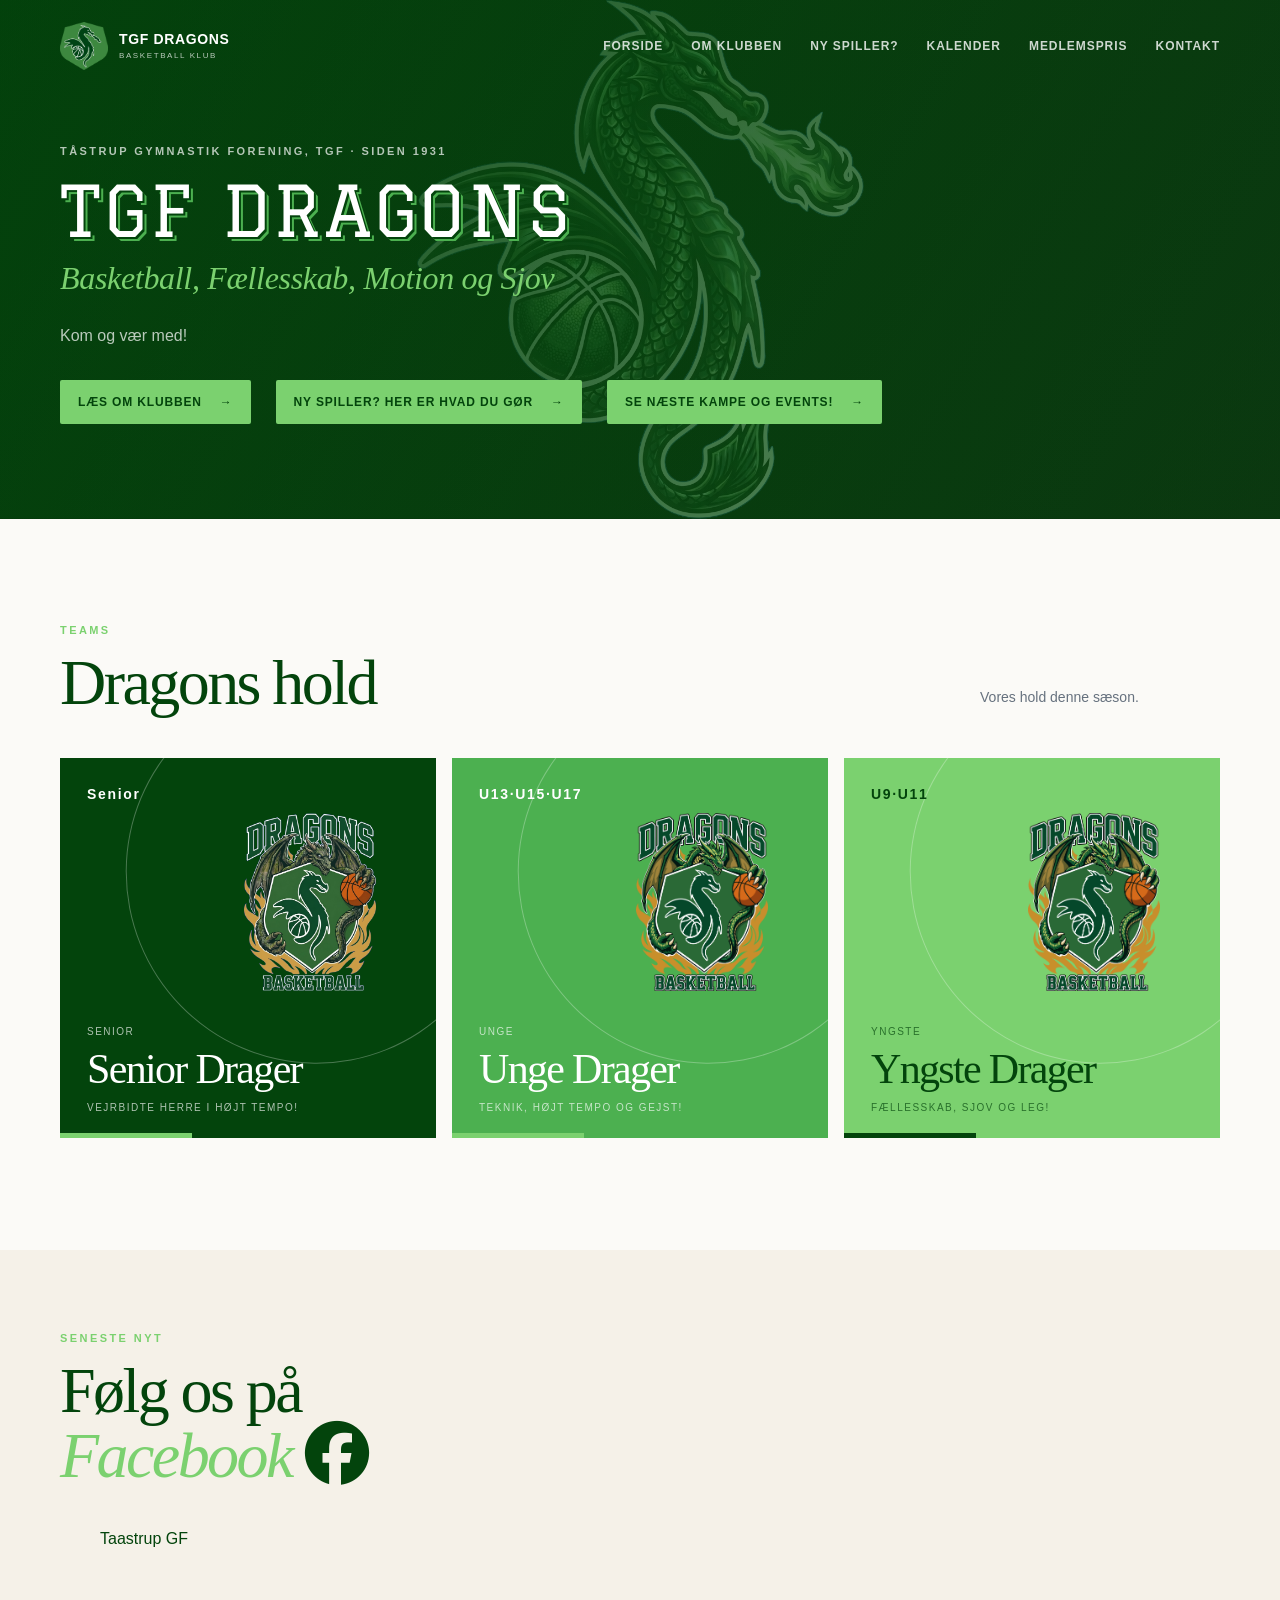
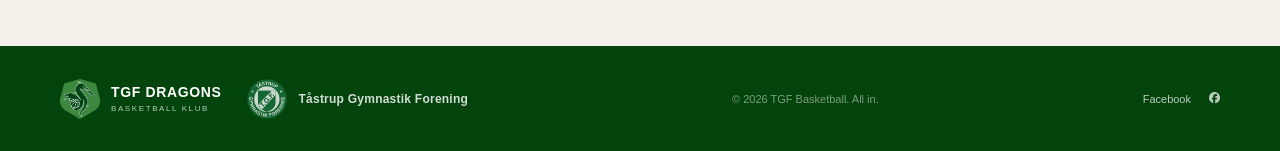
==== commit f058c59e: "Font files" ====
--- a/index.html
+++ b/index.html
@@ -6,9 +6,6 @@
   <meta name="description" content="TGF Dragons Basketball: Basketball, Fællesskab, Motion og Sjov" />
   <meta name="theme-color" content="#03440C" />
   <title>TGF Dragons Basketball</title>
-  <link rel="preconnect" href="https://fonts.googleapis.com" />
-  <link rel="preconnect" href="https://fonts.gstatic.com" crossorigin />
-  <link rel="stylesheet" href="https://fonts.googleapis.com/css2?family=Alfa+Slab+One&family=Graduate&display=swap" />
   <link rel="stylesheet" href="https://cdnjs.cloudflare.com/ajax/libs/font-awesome/6.5.0/css/all.min.css">
   <link rel="stylesheet" href="styles.css" />
   <script defer src="script.js"></script>
@@ -36,7 +33,7 @@
     <section class="hero page-hero">
       <div class="shell hero-content page-hero-content">
         <p class="eyebrow">Tåstrup Gymnastik Forening, TGF · Siden 1931</p>
-        <h1 class="display-alfa shadow-offset-light">TGF DRAGONS<em>Basketball, Fællesskab, Motion og Sjov</em></h1>
+        <h1 class="display-graduate shadow-double">TGF DRAGONS<em>Basketball, Fællesskab, Motion og Sjov</em></h1>
         <p class="hero-copy">Kom og vær med!</p>
         <div class="hero-actions">
           <a class="button button-primary" href="klubben.html">Læs om klubben <span aria-hidden="true">→</span></a>
--- a/styles.css
+++ b/styles.css
@@ -1,3 +1,35 @@
+/* =============================================================
+   Self-hosted athletic display type
+   Downloaded from Google Fonts (SIL Open Font License 1.1)
+   Served locally so no page depends on a third-party request.
+   ============================================================= */
+@font-face {
+  font-family: 'Alfa Slab One';
+  font-style: normal;
+  font-weight: 400;
+  font-display: swap;
+  src: url('assets/fonts/alfa-slab-one-latin-ext.woff2') format('woff2');
+  unicode-range: U+0100-02BA, U+02BD-02C5, U+02C7-02CC, U+02CE-02D7, U+02DD-02FF, U+0304, U+0308, U+0329, U+1D00-1DBF, U+1E00-1E9F, U+1EF2-1EFF, U+2020, U+20A0-20AB, U+20AD-20C0, U+2113, U+2C60-2C7F, U+A720-A7FF;
+}
+
+@font-face {
+  font-family: 'Alfa Slab One';
+  font-style: normal;
+  font-weight: 400;
+  font-display: swap;
+  src: url('assets/fonts/alfa-slab-one-latin.woff2') format('woff2');
+  unicode-range: U+0000-00FF, U+0131, U+0152-0153, U+02BB-02BC, U+02C6, U+02DA, U+02DC, U+0304, U+0308, U+0329, U+2000-206F, U+20AC, U+2122, U+2191, U+2193, U+2212, U+2215, U+FEFF, U+FFFD;
+}
+
+@font-face {
+  font-family: 'Graduate';
+  font-style: normal;
+  font-weight: 400;
+  font-display: swap;
+  src: url('assets/fonts/graduate-latin.woff2') format('woff2');
+  unicode-range: U+0000-00FF, U+0131, U+0152-0153, U+02BB-02BC, U+02C6, U+02DA, U+02DC, U+0304, U+0308, U+0329, U+2000-206F, U+20AC, U+2122, U+2191, U+2193, U+2212, U+2215, U+FEFF, U+FFFD;
+}
+
 :root {
   --ink: #03440C;
   --navy: #03440C;
@@ -129,7 +161,6 @@
 
 .calendar-page-hero h1 {
   max-width: 700px;
-  font-size: clamp(58px, 8vw, 96px);
 }
 
 /* Home page hero */
@@ -141,13 +172,14 @@
   padding-top: 145px;
 }
 
-.page-hero h1 em {
+.hero h1 em {
   display: block;
   margin-top: 12px;
   font-family: Georgia, 'Times New Roman', serif;
   font-size: clamp(19px, 2.6vw, 32px);
   line-height: 1.3;
   letter-spacing: -.01em;
+  text-transform: none;
   text-shadow: none;
   -webkit-text-stroke: 0;
 }
@@ -170,7 +202,7 @@
 
 .display-graduate {
   font-family: 'Graduate', 'Arial Narrow', 'Trebuchet MS', sans-serif;
-  font-size: clamp(36px, 5.4vw, 70px);
+  font-size: clamp(40px, 6vw, 70px);
   line-height: 1.02;
   font-weight: 400;
   text-transform: uppercase;
@@ -334,10 +366,6 @@
     min-height: 320px;
   }
 
-  .calendar-page-hero h1 {
-    font-size: 54px;
-  }
-
   .google-calendar-frame,
   .google-calendar {
     min-height: 950px;
@@ -447,10 +475,6 @@
     min-height: 330px;
   }
 
-  .new-player-hero h1 {
-    font-size: 54px;
-  }
-
   .step-card {
     grid-template-columns: 46px minmax(0, 1fr);
     gap: 14px;
@@ -732,10 +756,6 @@
     min-height: 370px;
   }
 
-  .club-hero h1 {
-    font-size: 54px;
-  }
-
   .club-facts,
   .values-grid {
     grid-template-columns: 1fr;
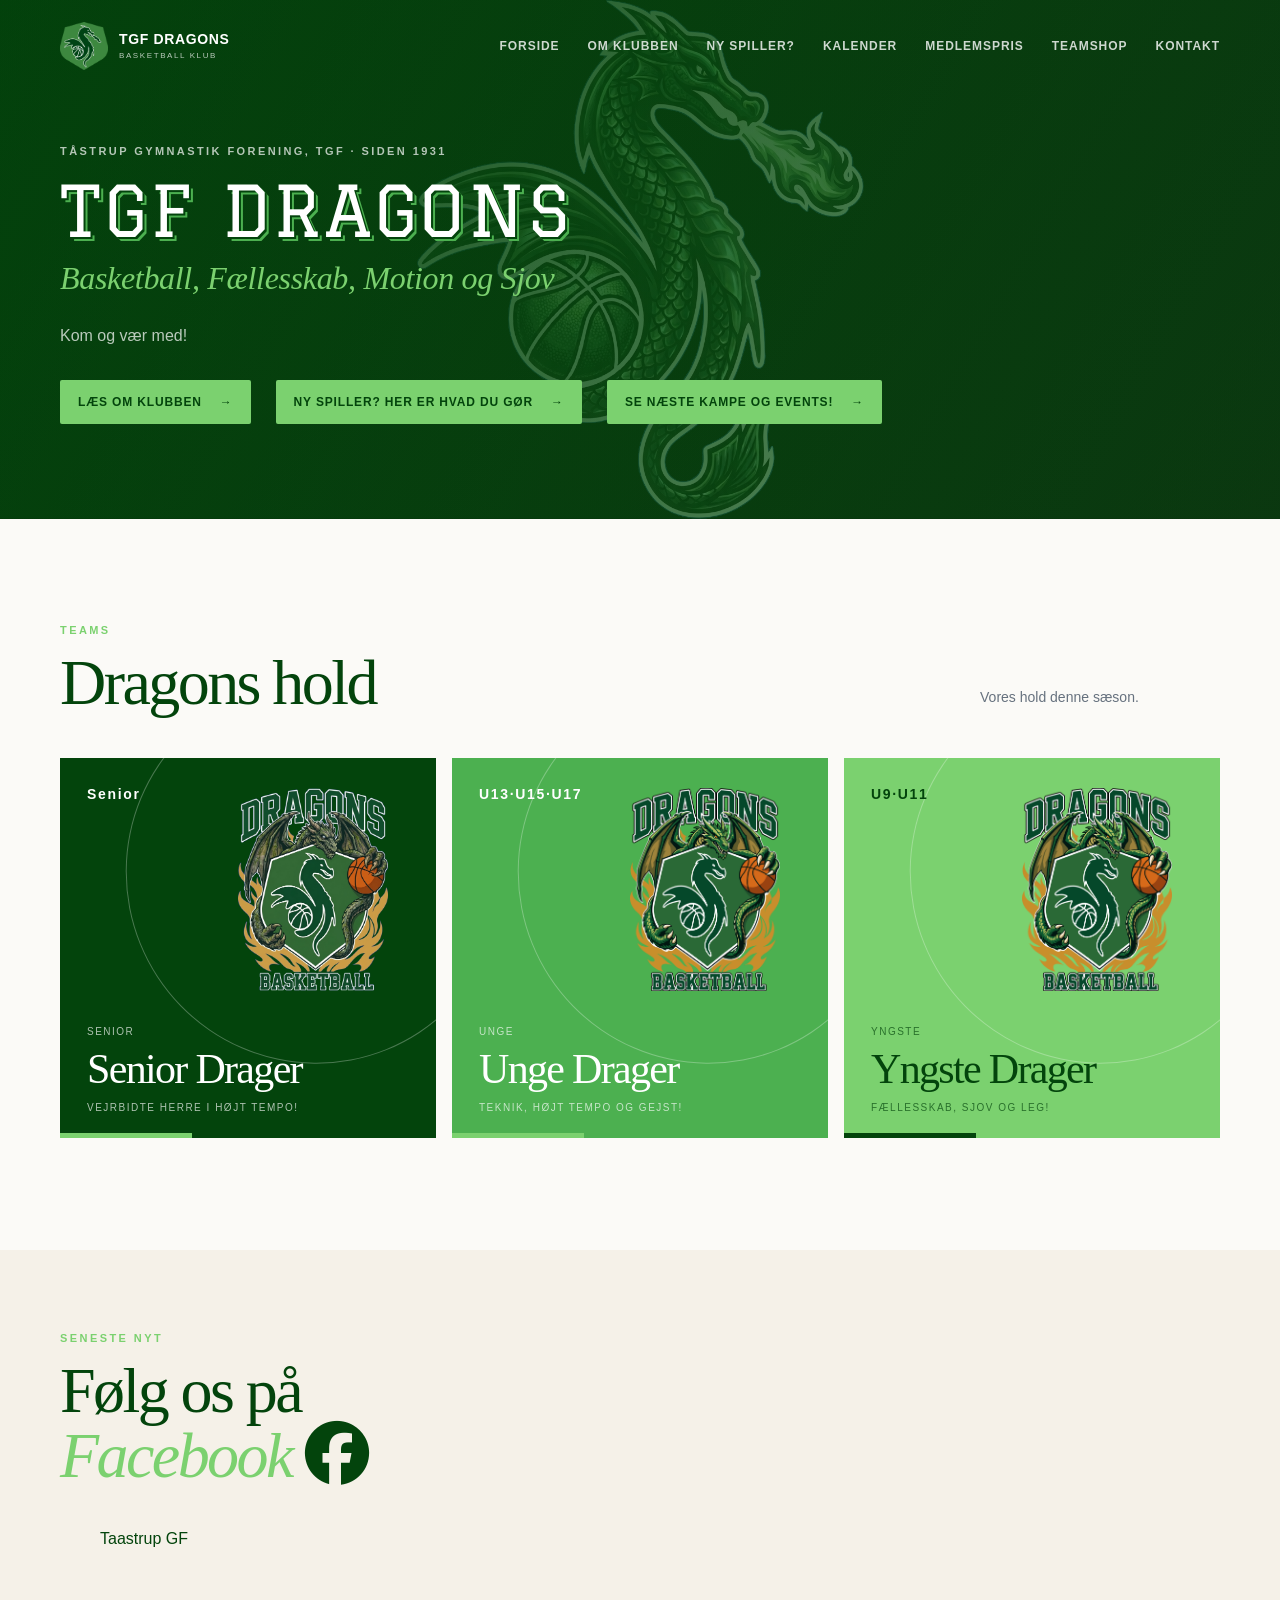
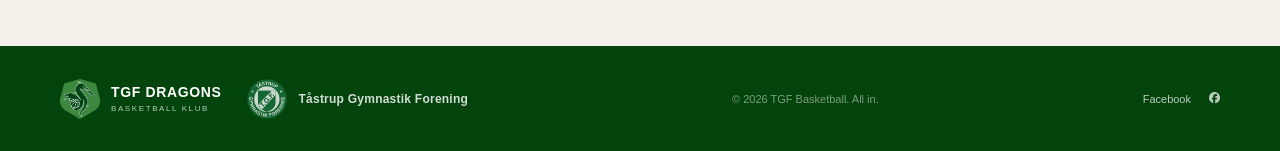
==== commit 1dd40105: "teamshop" ====
--- a/index.html
+++ b/index.html
@@ -24,6 +24,7 @@
         <a href="ny.html">Ny spiller?</a>
         <a href="kalender.html">Kalender</a>
         <a href="priser.html">Medlemspris</a>
+        <a href="shop.html">Teamshop</a>
         <a href="kontakt.html">Kontakt</a>        
       </nav>
     </div>
--- a/styles.css
+++ b/styles.css
@@ -120,7 +120,7 @@
 .player-info p { margin: 0; }
 .player-line { position: absolute; bottom: 0; left: 0; width: 35%; height: 5px; background: var(--orange); }
 .player-blue .player-line { background: var(--orange); }.player-orange .player-line { background: var(--ink); }
-.player-card-logo { position: absolute; z-index: 1; top: 55px; right: 60px; width: 40%; max-width: 132px; height: auto; object-fit: contain; pointer-events: none; }
+.player-card-logo { position: absolute; z-index: 1; top: 30px; right: 48px; width: 40%; max-width: 160px; height: auto; object-fit: contain; pointer-events: none; }
 .schedule-section { padding: 100px 0; color: white; background: var(--navy); }
 .schedule-grid { display: grid; grid-template-columns: .75fr 1.3fr; gap: 11%; }
 .schedule-intro h2 { margin: 0 0 25px; font-size: clamp(45px, 6vw, 72px); line-height: .88; font-weight: 500; }
@@ -143,8 +143,8 @@
 .facebook-feed .fb-page { max-width: 100%; }
 .facebook-feed .fb-page iframe { max-width: 100% !important; }
 
-@media (max-width: 800px) { .shell { width: min(100% - 32px, 600px); }.main-nav { display: none; position: absolute; top: 82px; right: 16px; flex-direction: column; align-items: stretch; gap: 0; padding: 14px; background: var(--navy); box-shadow: 0 10px 30px rgba(0,0,0,.22); }.main-nav.is-open { display: flex; }.main-nav a { padding: 12px; }.nav-button { margin-top: 8px; text-align: center; }.menu-toggle { display: block; }.hero { min-height: 660px; }.hero-content { padding-top: 150px; }.hero-score { right: 20px; bottom: 40px; }.hero-score strong { font-size: 50px; }.next-game-grid { grid-template-columns: 1fr 1fr; padding: 30px 0; }.game-meta { grid-column: 1 / 2; }.next-game .button { justify-self: end; }.section { padding: 75px 0; }.section-heading { display: block; }.section-heading > p { margin: 20px 0 0; }.roster-grid { grid-template-columns: 1fr; }.player-card { min-height: 290px; }.player-card-logo { top: 30px; right: 34px; max-width: 104px; }.schedule-section { padding: 75px 0; }.schedule-grid { grid-template-columns: 1fr; gap: 50px; }.newsletter-inner { display: block; }.signup-form { margin-top: 35px; }.footer-inner { flex-wrap: wrap; gap: 20px; }.footer-inner p { order: 3; width: 100%; }.social-links { margin-left: auto; } }
-@media (max-width: 500px) { h1 { font-size: 62px; }.hero-actions { align-items: flex-start; flex-direction: column; gap: 20px; }.hero-note { margin-top: 58px; }.hero-score { display: none; }.next-game-grid { grid-template-columns: 1fr; gap: 20px; }.next-game .button { justify-self: start; }.matchup { justify-content: flex-start; }.schedule-row { grid-template-columns: 42px 1fr auto; gap: 12px; }.game-time { display: none; }.status { min-width: auto; }.newsletter { padding: 65px 0; }.signup-form { flex-direction: column; border: 0; }.signup-form input { border-bottom: 1px solid var(--ink); }.signup-form button { align-self: flex-start; margin-top: 15px; }.social-links { width: 100%; margin-left: 0; }.footer-brands { flex-wrap: wrap; gap: 16px; } }
+@media (max-width: 800px) { .shell { width: min(100% - 32px, 600px); }.main-nav { display: none; position: absolute; top: 82px; right: 16px; flex-direction: column; align-items: stretch; gap: 0; padding: 14px; background: var(--navy); box-shadow: 0 10px 30px rgba(0,0,0,.22); }.main-nav.is-open { display: flex; }.main-nav a { padding: 12px; }.nav-button { margin-top: 8px; text-align: center; }.menu-toggle { display: block; }.hero { min-height: 660px; }.hero-content { padding-top: 150px; }.hero-score { right: 20px; bottom: 40px; }.hero-score strong { font-size: 50px; }.next-game-grid { grid-template-columns: 1fr 1fr; padding: 30px 0; }.game-meta { grid-column: 1 / 2; }.next-game .button { justify-self: end; }.section { padding: 75px 0; }.section-heading { display: block; }.section-heading > p { margin: 20px 0 0; }.roster-grid { grid-template-columns: 1fr; }.player-card { min-height: 290px; }.player-card-logo { top: 16px; right: 30px; max-width: 108px; }.schedule-section { padding: 75px 0; }.schedule-grid { grid-template-columns: 1fr; gap: 50px; }.newsletter-inner { display: block; }.signup-form { margin-top: 35px; }.footer-inner { flex-wrap: wrap; gap: 20px; }.footer-inner p { order: 3; width: 100%; }.social-links { margin-left: auto; } }
+@media (max-width: 500px) { h1 { font-size: 62px; }.hero-actions { align-items: flex-start; flex-direction: column; gap: 20px; }.hero-note { margin-top: 58px; }.hero-score { display: none; }.next-game-grid { grid-template-columns: 1fr; gap: 20px; }.next-game .button { justify-self: start; }.matchup { justify-content: flex-start; }.schedule-row { grid-template-columns: 42px 1fr auto; gap: 12px; }.game-time { display: none; }.status { min-width: auto; }.newsletter { padding: 65px 0; }.signup-form { flex-direction: column; border: 0; }.signup-form input { border-bottom: 1px solid var(--ink); }.signup-form button { align-self: flex-start; margin-top: 15px; }.social-links { width: 100%; margin-left: 0; }.footer-brands { flex-wrap: wrap; gap: 16px; }.player-card-logo { top: 14px; right: 26px; max-width: 100px; } }
 
 /* Calendar page */
 .calendar-page {
@@ -790,4 +790,70 @@
 }
 .pricing-table tr:nth-child(even) {
   background-color: #f9f9f9;
-}+}
+/* Teamshop page */
+.shop-page {
+  background: var(--paper);
+}
+
+.shop-section {
+  padding: 90px 0 110px;
+  background: var(--paper);
+}
+
+.shop-panel {
+  padding: 42px;
+  color: white;
+  background: var(--navy);
+}
+
+.shop-panel h3 {
+  margin: 0 0 14px;
+  font-family: 'Graduate', 'Arial Narrow', sans-serif;
+  font-size: clamp(24px, 3.4vw, 34px);
+  line-height: 1.05;
+  font-weight: 400;
+  letter-spacing: 0;
+}
+
+.shop-panel p {
+  max-width: 560px;
+  margin: 0 0 28px;
+  color: rgba(255, 255, 255, .72);
+  font-size: 15px;
+  line-height: 1.65;
+}
+
+.shop-panel .button {
+  background: var(--orange);
+}
+
+.shop-note {
+  display: block;
+  margin-top: 16px;
+  color: rgba(255, 255, 255, .5);
+  font-size: 11px;
+  letter-spacing: .08em;
+  text-transform: uppercase;
+}
+
+@media (max-width: 800px) {
+  .shop-section {
+    padding: 70px 0;
+  }
+
+  .shop-panel {
+    padding: 32px;
+  }
+}
+
+@media (max-width: 500px) {
+  .shop-panel {
+    padding: 24px;
+  }
+
+  .shop-panel .button {
+    width: 100%;
+    justify-content: center;
+  }
+}
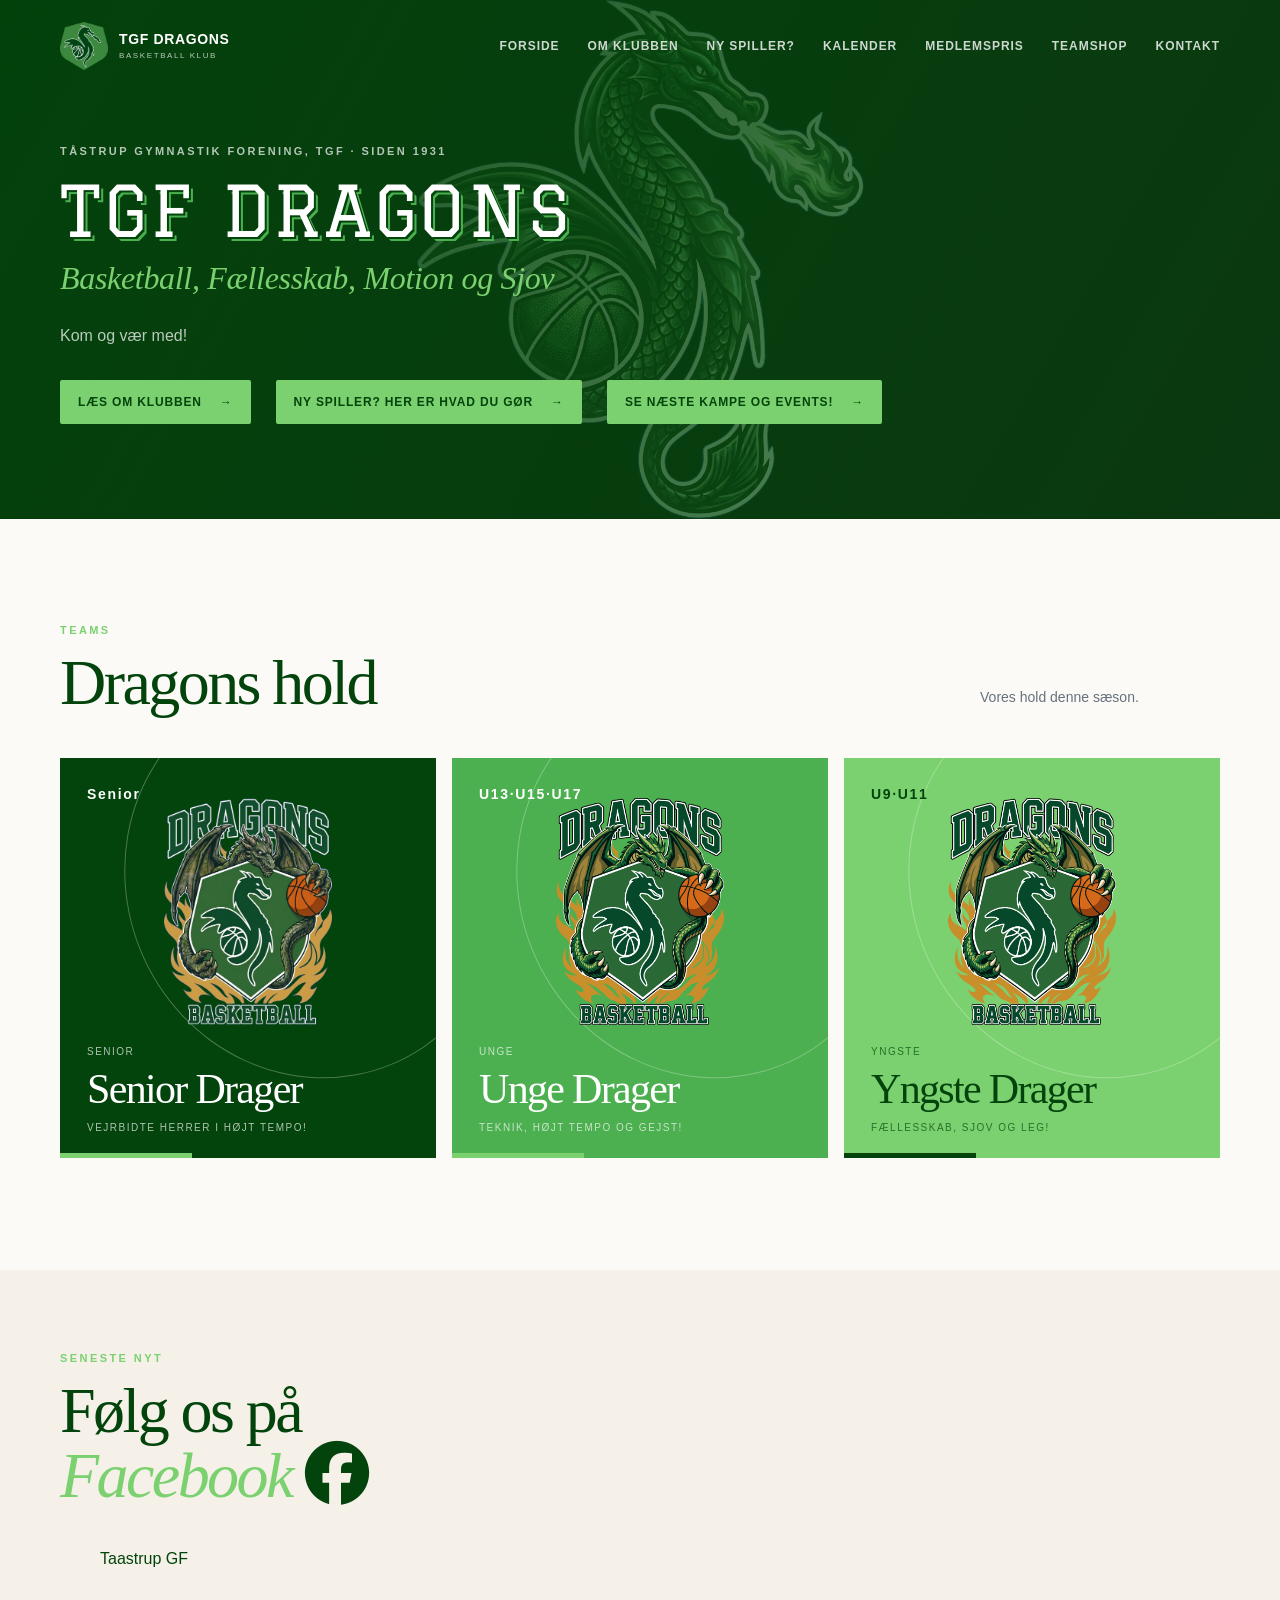
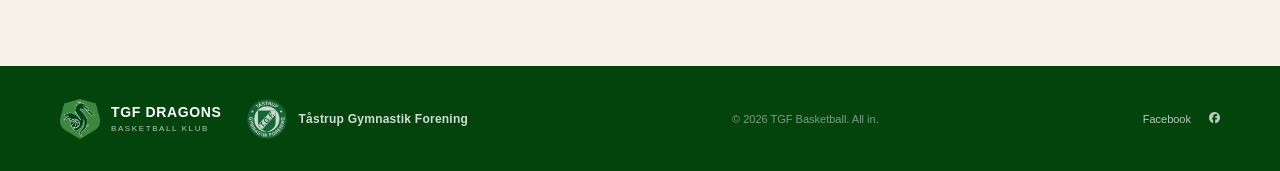
==== commit 2ef4d399: "kalender.html updated with iCal.js" ====
--- a/index.html
+++ b/index.html
@@ -64,7 +64,7 @@
       <div class="shell">
         <div class="section-heading"><div><p class="eyebrow orange">Teams</p><h2>Dragons hold</h2></div><p>Vores hold denne sæson.</p></div>
         <div class="roster-grid">
-          <article class="player-card player-featured"><img class="player-card-logo" src="assets/img/old_dragon.png" alt="" width="140" height="186" /><div class="player-number">Senior</div><div class="player-info"><span>Senior</span><h3>Senior Drager<br /></h3><p>Vejrbidte Herre i højt tempo!</p></div><div class="player-line"></div></article>
+          <article class="player-card player-featured"><img class="player-card-logo" src="assets/img/old_dragon.png" alt="" width="140" height="186" /><div class="player-number">Senior</div><div class="player-info"><span>Senior</span><h3>Senior Drager<br /></h3><p>Vejrbidte Herrer i højt tempo!</p></div><div class="player-line"></div></article>
           <article class="player-card player-blue"><img class="player-card-logo" src="assets/img/dragon_basketball_logo.png" alt="" width="140" height="186" /><div class="player-number">U13·U15·U17</div><div class="player-info"><span>Unge</span><h3>Unge Drager<br /></h3><p>Teknik, højt tempo og gejst!</p></div><div class="player-line"></div></article>
           <article class="player-card player-orange"><img class="player-card-logo" src="assets/img/dragon_basketball_logo.png" alt="" width="140" height="186" /><div class="player-number">U9·U11</div><div class="player-info"><span>Yngste</span><h3>Yngste Drager<br /></h3><p>Fællesskab, Sjov og Leg!</p></div><div class="player-line"></div></article>
         </div>
--- a/styles.css
+++ b/styles.css
@@ -109,7 +109,7 @@
 .section-heading h2, .newsletter h2 { margin: 0; font-size: clamp(40px, 5vw, 64px); font-weight: 500; line-height: .92; }
 .section-heading > p { max-width: 270px; margin: 0 7% 5px 20px; color: var(--muted); font-size: 14px; line-height: 1.5; }
 .roster-grid { display: grid; grid-template-columns: repeat(3, 1fr); gap: 16px; }
-.player-card { position: relative; min-height: 380px; padding: 28px 27px; overflow: hidden; color: white; background: var(--navy); }
+.player-card { position: relative; min-height: 400px; padding: 28px 27px; overflow: hidden; color: white; background: var(--navy); }
 .player-card::before { content: ''; position: absolute; top: -20%; right: -18%; width: 100%; height: 100%; border: 1px solid rgba(255,255,255,.28); border-radius: 50%; transform: rotate(-22deg); }
 .player-blue { background: var(--blue); }
 .player-orange { color: var(--ink); background: var(--orange); }
@@ -120,7 +120,7 @@
 .player-info p { margin: 0; }
 .player-line { position: absolute; bottom: 0; left: 0; width: 35%; height: 5px; background: var(--orange); }
 .player-blue .player-line { background: var(--orange); }.player-orange .player-line { background: var(--ink); }
-.player-card-logo { position: absolute; z-index: 1; top: 30px; right: 48px; width: 40%; max-width: 160px; height: auto; object-fit: contain; pointer-events: none; }
+.player-card-logo { position: absolute; z-index: 1; top: 40px; left: 50%; transform: translateX(-50%); width: 46%; max-width: 168px; height: auto; object-fit: contain; pointer-events: none; }
 .schedule-section { padding: 100px 0; color: white; background: var(--navy); }
 .schedule-grid { display: grid; grid-template-columns: .75fr 1.3fr; gap: 11%; }
 .schedule-intro h2 { margin: 0 0 25px; font-size: clamp(45px, 6vw, 72px); line-height: .88; font-weight: 500; }
@@ -143,8 +143,8 @@
 .facebook-feed .fb-page { max-width: 100%; }
 .facebook-feed .fb-page iframe { max-width: 100% !important; }
 
-@media (max-width: 800px) { .shell { width: min(100% - 32px, 600px); }.main-nav { display: none; position: absolute; top: 82px; right: 16px; flex-direction: column; align-items: stretch; gap: 0; padding: 14px; background: var(--navy); box-shadow: 0 10px 30px rgba(0,0,0,.22); }.main-nav.is-open { display: flex; }.main-nav a { padding: 12px; }.nav-button { margin-top: 8px; text-align: center; }.menu-toggle { display: block; }.hero { min-height: 660px; }.hero-content { padding-top: 150px; }.hero-score { right: 20px; bottom: 40px; }.hero-score strong { font-size: 50px; }.next-game-grid { grid-template-columns: 1fr 1fr; padding: 30px 0; }.game-meta { grid-column: 1 / 2; }.next-game .button { justify-self: end; }.section { padding: 75px 0; }.section-heading { display: block; }.section-heading > p { margin: 20px 0 0; }.roster-grid { grid-template-columns: 1fr; }.player-card { min-height: 290px; }.player-card-logo { top: 16px; right: 30px; max-width: 108px; }.schedule-section { padding: 75px 0; }.schedule-grid { grid-template-columns: 1fr; gap: 50px; }.newsletter-inner { display: block; }.signup-form { margin-top: 35px; }.footer-inner { flex-wrap: wrap; gap: 20px; }.footer-inner p { order: 3; width: 100%; }.social-links { margin-left: auto; } }
-@media (max-width: 500px) { h1 { font-size: 62px; }.hero-actions { align-items: flex-start; flex-direction: column; gap: 20px; }.hero-note { margin-top: 58px; }.hero-score { display: none; }.next-game-grid { grid-template-columns: 1fr; gap: 20px; }.next-game .button { justify-self: start; }.matchup { justify-content: flex-start; }.schedule-row { grid-template-columns: 42px 1fr auto; gap: 12px; }.game-time { display: none; }.status { min-width: auto; }.newsletter { padding: 65px 0; }.signup-form { flex-direction: column; border: 0; }.signup-form input { border-bottom: 1px solid var(--ink); }.signup-form button { align-self: flex-start; margin-top: 15px; }.social-links { width: 100%; margin-left: 0; }.footer-brands { flex-wrap: wrap; gap: 16px; }.player-card-logo { top: 14px; right: 26px; max-width: 100px; } }
+@media (max-width: 800px) { .shell { width: min(100% - 32px, 600px); }.main-nav { display: none; position: absolute; top: 82px; right: 16px; flex-direction: column; align-items: stretch; gap: 0; padding: 14px; background: var(--navy); box-shadow: 0 10px 30px rgba(0,0,0,.22); }.main-nav.is-open { display: flex; }.main-nav a { padding: 12px; }.nav-button { margin-top: 8px; text-align: center; }.menu-toggle { display: block; }.hero { min-height: 660px; }.hero-content { padding-top: 150px; }.hero-score { right: 20px; bottom: 40px; }.hero-score strong { font-size: 50px; }.next-game-grid { grid-template-columns: 1fr 1fr; padding: 30px 0; }.game-meta { grid-column: 1 / 2; }.next-game .button { justify-self: end; }.section { padding: 75px 0; }.section-heading { display: block; }.section-heading > p { margin: 20px 0 0; }.roster-grid { grid-template-columns: 1fr; }.player-card { min-height: 330px; }.player-card-logo { top: 40px; max-width: 124px; }.schedule-section { padding: 75px 0; }.schedule-grid { grid-template-columns: 1fr; gap: 50px; }.newsletter-inner { display: block; }.signup-form { margin-top: 35px; }.footer-inner { flex-wrap: wrap; gap: 20px; }.footer-inner p { order: 3; width: 100%; }.social-links { margin-left: auto; } }
+@media (max-width: 500px) { h1 { font-size: 62px; }.hero-actions { align-items: flex-start; flex-direction: column; gap: 20px; }.hero-note { margin-top: 58px; }.hero-score { display: none; }.next-game-grid { grid-template-columns: 1fr; gap: 20px; }.next-game .button { justify-self: start; }.matchup { justify-content: flex-start; }.schedule-row { grid-template-columns: 42px 1fr auto; gap: 12px; }.game-time { display: none; }.status { min-width: auto; }.newsletter { padding: 65px 0; }.signup-form { flex-direction: column; border: 0; }.signup-form input { border-bottom: 1px solid var(--ink); }.signup-form button { align-self: flex-start; margin-top: 15px; }.social-links { width: 100%; margin-left: 0; }.footer-brands { flex-wrap: wrap; gap: 16px; }.player-card-logo { top: 38px; max-width: 116px; } }
 
 /* Calendar page */
 .calendar-page {
